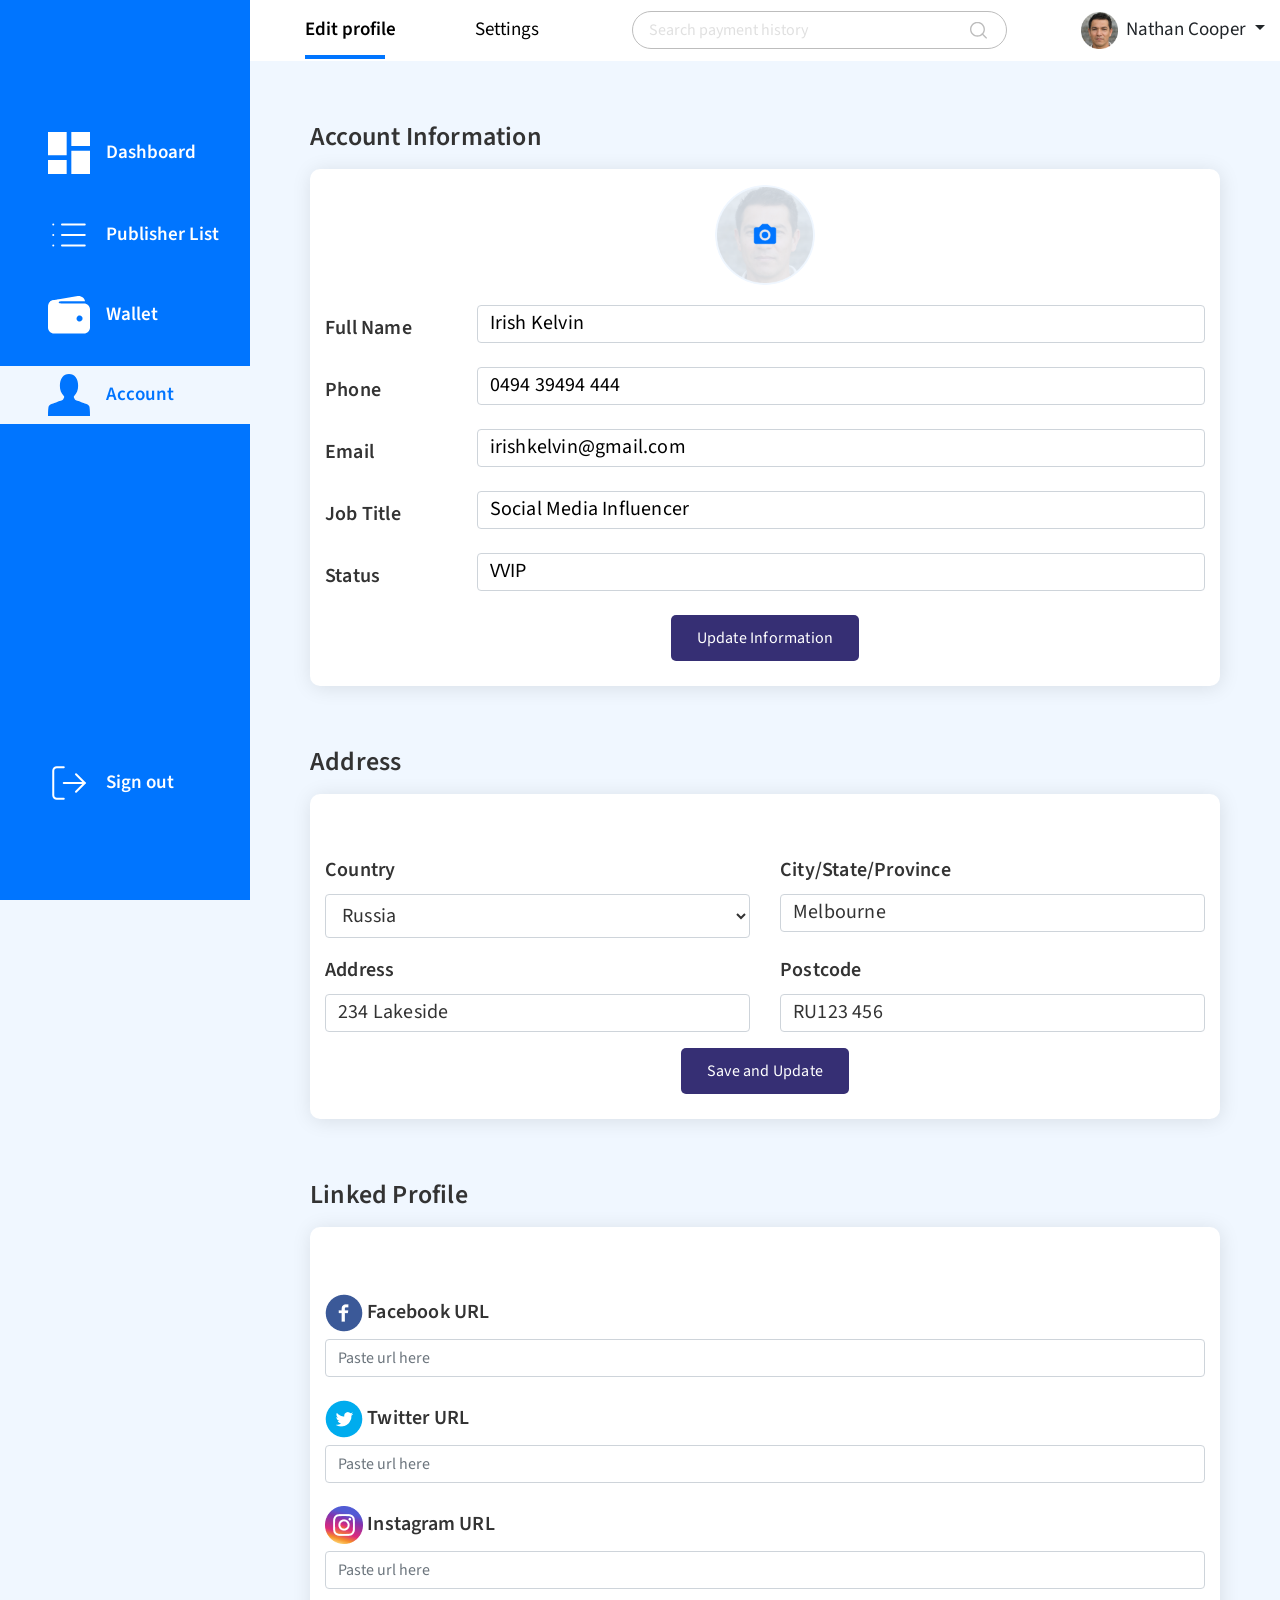
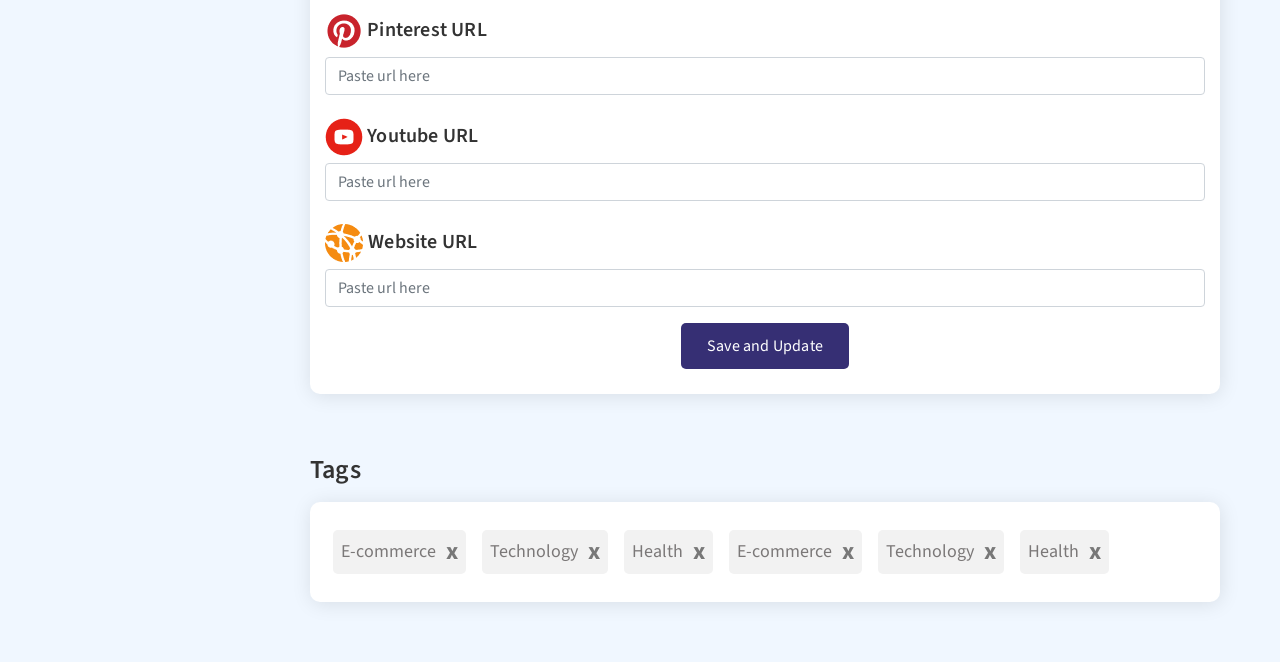
==== index.html @ 1b7d0cb4 "user advertiser page" ====
<!doctype html>
<html lang="en">

<head>
   <meta charset="utf-8">
   <meta name="viewport" content="width=device-width, initial-scale=1, shrink-to-fit=no">
   <link href="https://fonts.googleapis.com/css2?family=Source+Sans+Pro:wght@400;600&display=swap" rel="stylesheet">
   <link rel="stylesheet" href="./assets/css/bootstrap.css">
   <link rel="stylesheet" href="./assets/css/style.css">
   <link rel="stylesheet" href="./assets/css/main.css">
   <title>User Profile Advertiser</title>
</head>

<body>

   <aside class="sidebar position-fixed d-none d-lg-block h-100 position-relative">
      <ul class="sidebar__lists list-unstyled">
         <a class="my-4 sidebar__link sidebar__link-active" href="#">
            <li class="pl-2 pl-xl-5 py-2 my-3 d-flex align-items-center sidebar__list"><span class="sidebar__icon"><img
                     class="img-fluid pr-3" src="./assets/images/Dashboard Icon.svg" alt=""></span>Dashboard</li>
         </a>
         <a class="my-4 sidebar__link" href="#">
            <li class="pl-2 pl-xl-5 py-2 my-3 d-flex align-items-center sidebar__list"><span class="sidebar__icon"><img
                     class="img-fluid pr-3" src="./assets/images/publisher list.svg" alt=""></span>Publisher List</li>
         </a>
         <a class="my-4 sidebar__link" href="#">
            <li class="pl-2 pl-xl-5 py-2 my-3 d-flex align-items-center sidebar__list"><span class="sidebar__icon"><img
                     class="img-fluid pr-3" src="./assets/images/wallet.svg" alt=""></span>Wallet</li>
         </a>
         <a class="my-4 sidebar__link" href="#">
            <li class="pl-2 pl-xl-5 py-2 my-3 d-flex align-items-center sidebar__list  sidebar__list-active"><span
                  class="sidebar__icon"><img class="img-fluid pr-3" src="./assets/images/account.svg"
                     alt=""></span>Account</li>
         </a>
      </ul>
      <a class="sidebar__link" href="#">
         <li class="pl-2 pl-xl-5 py-2 my-3 d-flex align-items-center position-absolute sidebar__sign-out"><span
               class="sidebar__icon"><img class="img-fluid pr-3" src="./assets/images/log-out.svg" alt=""></span>Sign
            out</li>
      </a>
   </aside>
   <main class="main-content">
      <!-- Small screens -->
      <header class="d-lg-none">
         <nav class="navbar navbar-expand-lg navbar-light">
            <div class="container">
               <a class="navbar-brand pl-3 pl-sm-0" href="#"><img class="img-fluid" src="./assets/images/Webapp.svg"
                     alt=""></a>
               <button class="navbar-toggler" type="button" data-toggle="collapse" data-target="#navbarNav"
                  aria-controls="navbarNav" aria-expanded="false" aria-label="Toggle navigation">
                  <span class="navbar-toggler-icon"></span>
               </button>
            </div>
            <div class="collapse navbar-collapse" id="navbarNav">
               <div class="container">
                  <div class="row">
                     <ul class="navbar-nav ml-auto pl-3 pl-sm-0">
                        <li class="nav-item d-flex align-items-center">
                           <img class="mr-2" src="./assets/images/Dashboard icon mobile.svg"
                              alt="dashboard icon mobile">
                           <a class="nav-link" href="#">Dashboard</a>
                        </li>
                        <li class="nav-item d-flex align-items-center">
                           <img class="mr-2" src="./assets/images/publisher list mobile.svg"
                              alt="publisher list icon mobile">
                           <a class="nav-link" href="#">Publisher list</a>
                        </li>
                        <li class="nav-item d-flex align-items-center">
                           <img class="mr-2" src="./assets/images/wallet mobile.svg" alt="wallet icon mobile">
                           <a class="nav-link" href="#">Wallet</a>
                        </li>
                        <li class="nav-item d-flex align-items-center">
                           <img class="mr-2" src="./assets/images/account icon mobile.svg" alt="account icon mobile">
                           <a class="nav-link" href="#">Account</a>
                        </li>
                        <li class="nav-item d-flex align-items-center">
                           <img class="mr-2" src="./assets/images/sign-out mobile.svg" alt="sign out icon mobile">
                           <a class="nav-link" href="#">Sign Out</a>
                        </li>
                     </ul>
                  </div>
               </div>
            </div>
         </nav>
         <div class="container py-3 mobile-upload">
            <form class="header-form position-relative mx-auto">
               <input class="header-form__input form-control px-3 py-2" type="text"
                  placeholder="Search payment history">
               <div class="header-form__icon position-absolute">
                  <img src="./assets/images/search icon.svg" alt="">
               </div>
            </form>
            <div class="edit-profile d-flex justify-content-center align-items-center mt-5">
               <p style="margin-bottom: 0; font-size: 20px; font-weight: 600; color: #fff; letter-spacing: 0.1px;">Edit Profile</p>
               <button style="background: transparent; border: none; position: absolute; right: 15px;">
                  <img src="./assets/images/clarity_settings-line.svg" alt="">

               </button>
            </div>
            <div class="info-box-img text-center mb-4 d-sm-none">
               <!-- <img src="./assets/images/mobile-profile.png" alt="profile photo"> -->
               <input type="file" name="profile-pic" id="upload-img" style="height: 100px;">
            </div>
         </div>
      </header>
      <!-- Big screens -->
      <header class="header position-relative d-none d-lg-block">
         <div class="container">
            <div class="row align-items-center">
               <div class="col-md-4">
                  <ul class="list-unstyled pt-3 d-flex align-items-center justify-content-around">
                     <li class="header__link-list-active"><a class="header__link header__link-active" href="#">Edit
                           profile</a></li>
                     <!-- <li><a class="header__link" href="#">Settings</a></li> -->
                     <li><a class="header__link" href="#">Settings</a></li>
                  </ul>
               </div>
               <div class="col-md-5">
                  <form class="header-form position-relative ml-auto">
                     <input class="header-form__input form-control px-3 py-2" type="text"
                        placeholder="Search payment history">
                     <div class="header-form__icon position-absolute">
                        <img src="./assets/images/search icon.svg" alt="">
                     </div>
                  </form>
               </div>
               <div class="col-md-3">
                  <div class="d-flex justify-content-end align-items-center">
                     <img class="img-fluid profile-picture pr-2" src="./assets/images/profile picture.png" alt="">
                     <div class="dropdown show">
                        <a class="dropdown-toggle" role="button" id="dropdownMenuLink" data-toggle="dropdown"
                           aria-haspopup="true" aria-expanded="false">
                           Nathan Cooper
                        </a>
                        <div class="dropdown-menu" aria-labelledby="dropdownMenuLink">
                           <a class="dropdown-item" href="#">Edit Profile</a>
                           <a class="dropdown-item" href="#">Sign out</a>
                        </div>
                     </div>
                  </div>
               </div>
            </div>
         </div>
      </header>
      <section class="container">
         <!-- plug your content here -->
         <main class="main">
            <div class="container">


               <section class="info">
                  <div class="info-top">
                     <p class="info-top-heading">Account Information</p>


                  </div>

                  <form>
                     <div class="info-box container">

                        <div class="info-box-img text-center mb-4 d-none d-sm-block">
                           <!-- <img src="./assets/images/PROFILE PHOTO.png" alt="profile photo"> -->
                           <input type="file" name="profile-pic" id="upload-img">
                        </div>

                        <div class="info-box-text">
                           <div class="form-group row">
                              <label for="full-name" class="col-sm-2 col-form-label">Full Name</label>
                              <div class="col-sm-10">
                                 <input type="text" class="form-control" id="full-name" placeholder="Irish Kelvin">
                              </div>
                           </div>
                           <div class="form-group row">
                              <label for="phone" class="col-sm-2 col-form-label">Phone</label>
                              <div class="col-sm-10">
                                 <input type="text" class="form-control" id="phone" placeholder="0494 39494 444">
                              </div>
                           </div>
                           <div class="form-group row">
                              <label for="email" class="col-sm-2 col-form-label">Email</label>
                              <div class="col-sm-10">
                                 <input type="email" class="form-control" id="email"
                                    placeholder="irishkelvin@gmail.com">
                              </div>
                           </div>
                           <div class="form-group row">
                              <label for="job" class="col-sm-2 col-form-label">Job Title</label>
                              <div class="col-sm-10">
                                 <input type="text" class="form-control" id="job" placeholder="Social Media Influencer">
                              </div>
                           </div>
                           <div class="form-group row">
                              <label for="status" class="col-sm-2 col-form-label">Status</label>
                              <div class="col-sm-10">
                                 <input type="text" class="form-control" id="status" placeholder="VVIP">
                              </div>
                           </div>

                           <div class="form-group text-center">
                              <input type="submit" value="Update Information" class="btn  btn-update">
                           </div>

                        </div>
                     </div>
                  </form>
               </section>

               <section class="address">

                  <div class="address-top">
                     <p class="address-top-heading">Address</p>
                  </div>

                  <form>
                     <div class="address-box container">

                        <div class="address-box-text">

                           <div class="form-group row">
                              <div class="col-sm-6">
                                 <label for="country">Country</label>
                                 <select class="form-control address-select">
                                    <option value="Russia" class="address-option" selected>Russia</option>
                                 </select>
                              </div>
                              <div class="col-sm-6 mobile-padding">
                                 <label for="state">City/State/Province</label>
                                 <input type="text" class="form-control" placeholder="Melbourne">
                              </div>
                           </div>

                           <div class="form-group row">
                              <div class="col-sm-6">
                                 <label for="address">Address</label>
                                 <input type="text" class="form-control" placeholder="234 Lakeside">
                              </div>
                              <div class="col-sm-6 mobile-padding">
                                 <label for="postcode">Postcode</label>
                                 <input type="text" class="form-control" placeholder="RU123 456">
                              </div>
                           </div>

                           <div class="form-group text-center">
                              <input type="submit" value="Save and Update" class="btn  btn-update">
                           </div>


                        </div>
                     </div>
                  </form>

               </section>

               <!-- LINKED PROFILES -->

               <section class="profile">

                  <div class="profile-top">
                     <p class="profile-top-heading">Linked Profile</p>
                  </div>

                  <form>
                     <div class="profile-box container">

                        <div class="profile-box-text">

                           <div class="form-group ">
                              <label for="facebook" class="col-form-label"><img src="./assets/images/icons/fb.png" alt="icon"> <span>Facebook URL</span></label>
                              
                              <input type="text" class="form-control" id="facebook" placeholder="Paste url here">
                              
                           </div>

                           <div class="form-group ">
                              <label for="twitter" class="col-form-label"><img src="./assets/images/icons/tw.png" alt="icon"> <span>Twitter URL</span></label>
                              
                              <input type="text" class="form-control" id="twitter" placeholder="Paste url here">
                              
                           </div>

                           <div class="form-group ">
                              <label for="instagram" class="col-form-label"><img src="./assets/images/icons/ig.png" alt="icon"> <span>Instagram URL</span></label>
                              
                              <input type="text" class="form-control" id="instagram" placeholder="Paste url here">
                              
                           </div>

                           <div class="form-group ">
                              <label for="pinterest" class="col-form-label"><img src="./assets/images/icons/pi.png" alt="icon"> <span>Pinterest URL</span></label>
                              
                              <input type="text" class="form-control" id="pinterest" placeholder="Paste url here">
                              
                           </div>

                           <div class="form-group ">
                              <label for="youtube" class="col-form-label"><img src="./assets/images/icons/yt.png" alt="icon"> <span>Youtube URL</span></label>
                              
                              <input type="text" class="form-control" id="youtube" placeholder="Paste url here">
                              
                           </div>

                           <div class="form-group ">
                              <label for="website" class="col-form-label"><img src="./assets/images/icons/web.png" alt="icon"> <span>Website URL</span></label>
                              
                              <input type="text" class="form-control" id="website" placeholder="Paste url here">
                              
                           </div>

                           <div class="form-group text-center">
                              <input type="submit" value="Save and Update" class="btn  btn-update">
                           </div>
                        </div>
                     </div>
                  </form>

               </section>

               <!-- Tags section -->

               <section class="tags">

                  <div class="tags-top">
                     <p class="tags-top-heading">Tags</p>
                  </div>

                  <form>
                     <div class="tags-box container">
                        <div class="tags-box-items">
                           <div class="tags-box-item">
                              <p>E-commerce</p>
                              <button type="button" class="close">x</button>
                           </div>

                           <div class="tags-box-item">
                              <p>Technology</p>
                              <button type="button" class="close">x</button>
                           </div>

                           <div class="tags-box-item">
                              <p>Health</p>
                              <button type="button" class="close">x</button>
                           </div>

                           <div class="tags-box-item">
                              <p>E-commerce</p>
                              <button type="button" class="close">x</button>
                           </div>

                           <div class="tags-box-item">
                              <p>Technology</p>
                              <button type="button" class="close">x</button>
                           </div>

                           <div class="tags-box-item">
                              <p>Health</p>
                              <button type="button" class="close">x</button>
                           </div>
                        </div>
                        
                     </div>
                  </form>

               </section>
            </div>
         </main>
      </section>
   </main>



   <script src="./assets/js/jquery.js"></script>
   <script src="./assets/js/popper.js"></script>
   <script src="./assets/js/bootstrap.js"></script>
</body>

</html>
---- assets/css/style.css ----
/* RESETS */
* {
  margin: 0;
  padding: 0;
  -webkit-box-sizing: border-box;
          box-sizing: border-box;
}

html {
  scroll-behavior: smooth;
}

body {
  font-family: 'Source Sans Pro', sans-serif;
}

.main {
  padding: 0 30px;
}

.info {
  margin-top: 60px;
}

.info-top-heading {
  font-weight: 600;
  font-size: 26px;
  line-height: 32px;
  letter-spacing: 0.2px;
  color: #333333;
}

.info-box {
  background-color: #fff;
  -webkit-box-shadow: 1px 2px 20px rgba(0, 0, 0, 0.1);
          box-shadow: 1px 2px 20px rgba(0, 0, 0, 0.1);
  border-radius: 10px;
}

.info-box-img {
  position: relative;
  padding-bottom: 20px;
  margin-bottom: 0 !important;
}

.info-box-img img {
  position: absolute;
  top: 50%;
  left: 50%;
  -webkit-transform: translate(-50%, -50%);
          transform: translate(-50%, -50%);
}

.info-box-img #upload-img {
  opacity: 1;
  height: 100px;
  width: 100px;
  cursor: pointer;
  border-radius: 50%;
  background-image: url("/assets/images/PROFILE PHOTO.png");
  background-size: contain;
  font-size: 0;
}

.info-box-text label {
  font-family: 'Source Sans Pro', sans-serif;
  font-style: normal;
  font-weight: 600;
  font-size: 20px;
  line-height: 32px;
  letter-spacing: 0.2px;
  color: #333333;
}

.info ::-webkit-input-placeholder {
  font-family: 'Source Sans Pro', sans-serif;
  font-style: normal;
  font-weight: normal;
  font-size: 20px;
  line-height: 32px;
  letter-spacing: 0.2px;
  color: #000000 !important;
}

.info :-ms-input-placeholder {
  font-family: 'Source Sans Pro', sans-serif;
  font-style: normal;
  font-weight: normal;
  font-size: 20px;
  line-height: 32px;
  letter-spacing: 0.2px;
  color: #000000 !important;
}

.info ::-ms-input-placeholder {
  font-family: 'Source Sans Pro', sans-serif;
  font-style: normal;
  font-weight: normal;
  font-size: 20px;
  line-height: 32px;
  letter-spacing: 0.2px;
  color: #000000 !important;
}

.info ::placeholder {
  font-family: 'Source Sans Pro', sans-serif;
  font-style: normal;
  font-weight: normal;
  font-size: 20px;
  line-height: 32px;
  letter-spacing: 0.2px;
  color: #000000 !important;
}

.btn-update {
  background-color: #362F74;
  border-radius: 5px;
  font-family: 'Source Sans Pro', sans-serif;
  font-style: normal;
  font-weight: normal;
  font-size: 16px;
  line-height: 32px;
  letter-spacing: 0.2px;
  color: #FFFFFF;
  margin-bottom: 25px;
  padding: 6px 25px;
}

.btn-update:hover {
  background-color: #0052B3;
  color: #fff;
}

.address {
  margin-top: 60px;
}

.address-top-heading {
  font-weight: 600;
  font-size: 26px;
  line-height: 32px;
  letter-spacing: 0.2px;
  color: #333333;
}

.address-box {
  background-color: #fff;
  -webkit-box-shadow: 1px 2px 20px rgba(0, 0, 0, 0.1);
          box-shadow: 1px 2px 20px rgba(0, 0, 0, 0.1);
  border-radius: 10px;
  padding-top: 60px;
}

.address-box-text label {
  font-family: 'Source Sans Pro', sans-serif;
  font-style: normal;
  font-weight: 600;
  font-size: 20px;
  line-height: 32px;
  letter-spacing: 0.2px;
  color: #333333;
}

.address ::-webkit-input-placeholder, .address-option, .address-select {
  font-family: 'Source Sans Pro', sans-serif;
  font-style: normal;
  font-weight: normal;
  font-size: 20px;
  line-height: 32px;
  letter-spacing: 0.2px;
  color: #333333 !important;
}

.address :-ms-input-placeholder, .address-option, .address-select {
  font-family: 'Source Sans Pro', sans-serif;
  font-style: normal;
  font-weight: normal;
  font-size: 20px;
  line-height: 32px;
  letter-spacing: 0.2px;
  color: #333333 !important;
}

.address ::-ms-input-placeholder, .address-option, .address-select {
  font-family: 'Source Sans Pro', sans-serif;
  font-style: normal;
  font-weight: normal;
  font-size: 20px;
  line-height: 32px;
  letter-spacing: 0.2px;
  color: #333333 !important;
}

.address ::placeholder, .address-option, .address-select {
  font-family: 'Source Sans Pro', sans-serif;
  font-style: normal;
  font-weight: normal;
  font-size: 20px;
  line-height: 32px;
  letter-spacing: 0.2px;
  color: #333333 !important;
}

.profile {
  margin-top: 60px;
}

.profile-top-heading {
  font-weight: 600;
  font-size: 26px;
  line-height: 32px;
  letter-spacing: 0.2px;
  color: #333333;
}

.profile-box {
  background-color: #fff;
  -webkit-box-shadow: 1px 2px 20px rgba(0, 0, 0, 0.1);
          box-shadow: 1px 2px 20px rgba(0, 0, 0, 0.1);
  border-radius: 10px;
  padding-top: 60px;
}

.profile-box-text label {
  font-family: 'Source Sans Pro', sans-serif;
  font-style: normal;
  font-weight: 600;
  font-size: 20px;
  line-height: 32px;
  letter-spacing: 0.2px;
  color: #333333;
}

.tags {
  margin-top: 60px;
  margin-bottom: 60px;
}

.tags-top-heading {
  font-weight: 600;
  font-size: 26px;
  line-height: 32px;
  letter-spacing: 0.2px;
  color: #333333;
}

.tags-box {
  background-color: #fff;
  -webkit-box-shadow: 1px 2px 20px rgba(0, 0, 0, 0.1);
          box-shadow: 1px 2px 20px rgba(0, 0, 0, 0.1);
  border-radius: 10px;
  padding-top: 20px;
  padding-bottom: 20px;
}

.tags-box-items {
  display: -webkit-box;
  display: -ms-flexbox;
  display: flex;
  -ms-flex-wrap: wrap;
      flex-wrap: wrap;
}

.tags-box-item {
  font-size: 18px;
  line-height: 23px;
  color: #7B7878;
  background-color: #F2F2F2;
  border-radius: 5px;
  margin: 8px;
  display: -webkit-box;
  display: -ms-flexbox;
  display: flex;
  -webkit-box-pack: center;
      -ms-flex-pack: center;
          justify-content: center;
  -webkit-box-align: center;
      -ms-flex-align: center;
          align-items: center;
  -ms-flex-line-pack: center;
      align-content: center;
  padding: 10px 8px;
}

.tags-box-item p {
  margin-bottom: 0;
  margin-right: 10px;
}

@media only screen and (max-width: 576px) {
  .mobile-padding {
    padding-top: 8px;
  }
  .info-top-heading,
  .address-top-heading,
  .profile-top-heading,
  .tags-top-heading {
    font-size: 18px;
  }
  .info-box-text label,
  .address-box-text label,
  .profile-box-text label,
  ::-webkit-input-placeholder {
    font-size: 16px !important;
  }
  .info-box-text label,
  .address-box-text label,
  .profile-box-text label,
  :-ms-input-placeholder {
    font-size: 16px !important;
  }
  .info-box-text label,
  .address-box-text label,
  .profile-box-text label,
  ::-ms-input-placeholder {
    font-size: 16px !important;
  }
  .info-box-text label,
  .address-box-text label,
  .profile-box-text label,
  ::placeholder {
    font-size: 16px !important;
  }
  .mobile-upload {
    background-color: #362F74;
    border-radius: 0px 0px 10px 10px;
  }
  .header-form__input {
    background-color: #362F74;
  }
  .info-box, .address-box, .profile-box {
    padding-top: 20px;
  }
}
/*# sourceMappingURL=style.css.map */
---- assets/css/main.css ----
body {
  background-color: #f0f7ff;
}

.navbar-light .navbar-toggler {
  border-color: transparent;
}

.header__link {
  color: #000;
}
.navbar-light .navbar-toggler-icon {
  background-image: url('../images/menu.svg');
}
.navbar-collapse {
  background-color: #0075ff;
  margin-right: 0;
  margin-left: 0;
}

.dropdown-menu.show {
  transform: translate3d(-47px, 23px, 0px);
}

.navbar {
  padding: 0;
}

.navbar-light .navbar-nav .nav-link {
  color: #fff;
}

.header__link-active {
  font-weight: 600;
}

.header__link-list-active::after {
  content: "";
  display: block;
  width: 80px;
  bottom: 2px;
  position: absolute;
  border-bottom: 4px solid #0075ff;
}

.main-content .header {
  background-color: #fff;
}

.header-form {
  max-width: 375px;
}

body {
  font-family: "Source Sans Pro", sans-serif;
}

.header-form__input {
  width: 100%;
  border: 1.5px solid #bdbdbd;
  border-radius: 59px;
}

.header-form__input::placeholder {
  color: #e0e0e0;
}

.header-form__icon {
  top: 50%;
  transform: translateY(-50%);
  right: 20px;
}

.profile-picture {
  max-width: 20%;
}

@media (min-width: 992px) {
  .sidebar {
    width: 200px;
    background-color: #0075ff;
    font-weight: 600;
  }

  .main-content {
    margin-left: 200px;
  }

  .sidebar,
  .main-content {
    font-size: 17px;
  }

  .sidebar__lists {
    padding-top: 100px;
  }

  .sidebar__link {
    display: block;
    color: #fff;
  }

  .sidebar__list {
    color: #fff;
  }

  /*Active state*/
  .sidebar__link-active {
    color: #0075ff;
  }

  .sidebar__list-active {
    background-color: #f0f7ff;
    color: #0075ff;
  }

  .sidebar__sign-out {
    color: #fff;
    bottom: 8%;
  }
}


@media (min-width: 1200px) {
  .sidebar,
  .main-content {
    font-size: 19px;
  }

  .sidebar {
    width: 250px;
  }

  .main-content {
    margin-left: 250px;
}
}
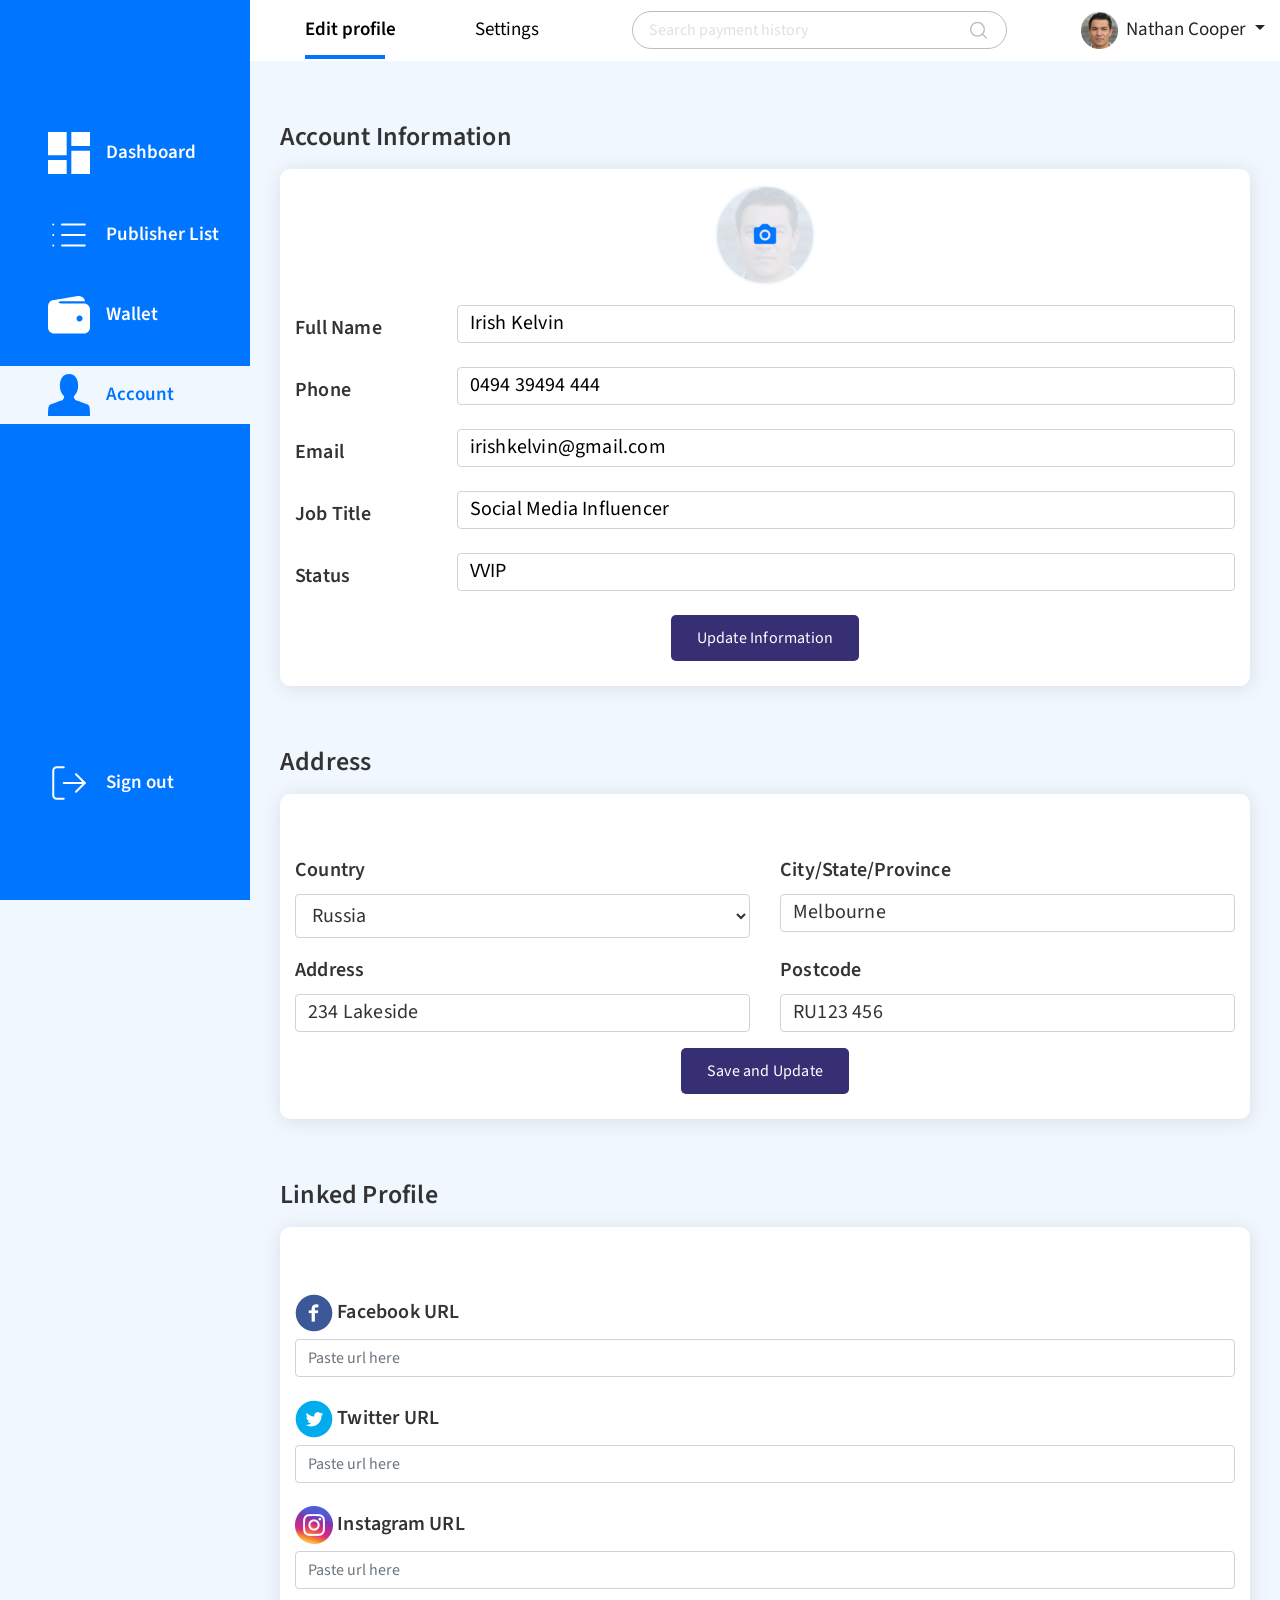
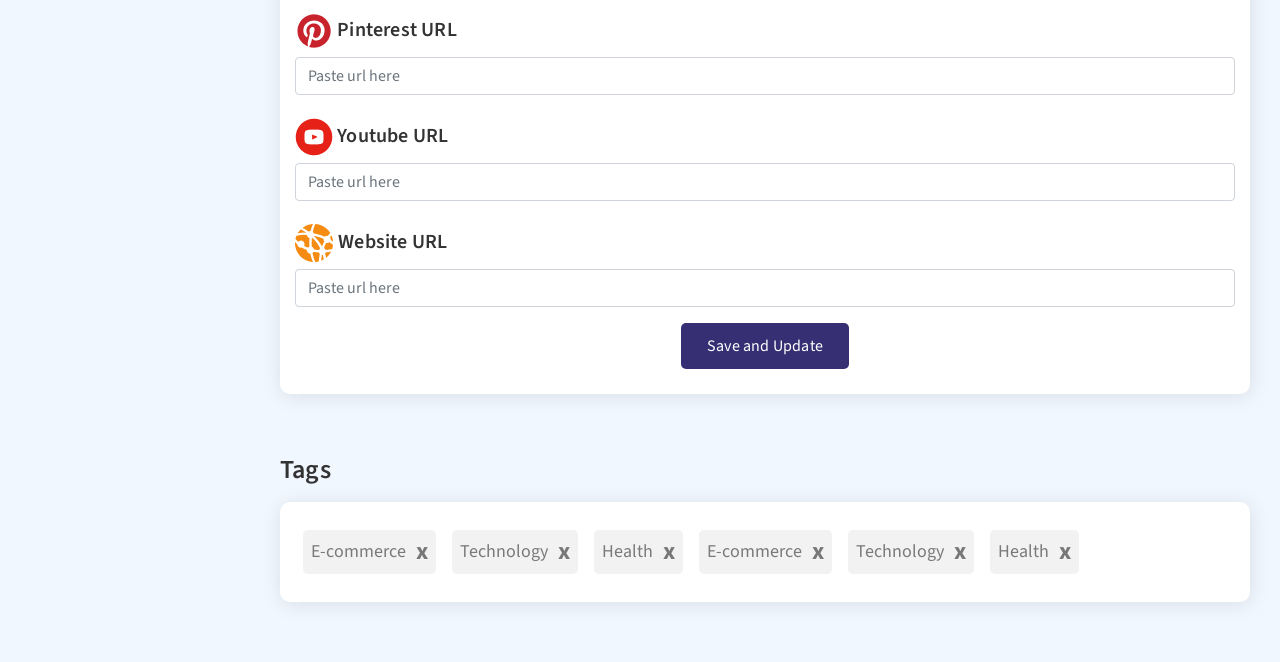
==== commit 63f37230: "change logo to getviral" ====
--- a/index.html
+++ b/index.html
@@ -44,7 +44,7 @@
       <header class="d-lg-none">
          <nav class="navbar navbar-expand-lg navbar-light">
             <div class="container">
-               <a class="navbar-brand pl-3 pl-sm-0" href="#"><img class="img-fluid" src="./assets/images/Webapp.svg"
+               <a class="navbar-brand pl-3 pl-sm-0" href="#"><img class="img-fluid" src="./assets/images/GetViral.svg"
                      alt=""></a>
                <button class="navbar-toggler" type="button" data-toggle="collapse" data-target="#navbarNav"
                   aria-controls="navbarNav" aria-expanded="false" aria-label="Toggle navigation">
--- a/assets/css/style.css
+++ b/assets/css/style.css
@@ -12,10 +12,6 @@
 
 body {
   font-family: 'Source Sans Pro', sans-serif;
-}
-
-.main {
-  padding: 0 30px;
 }
 
 .info {
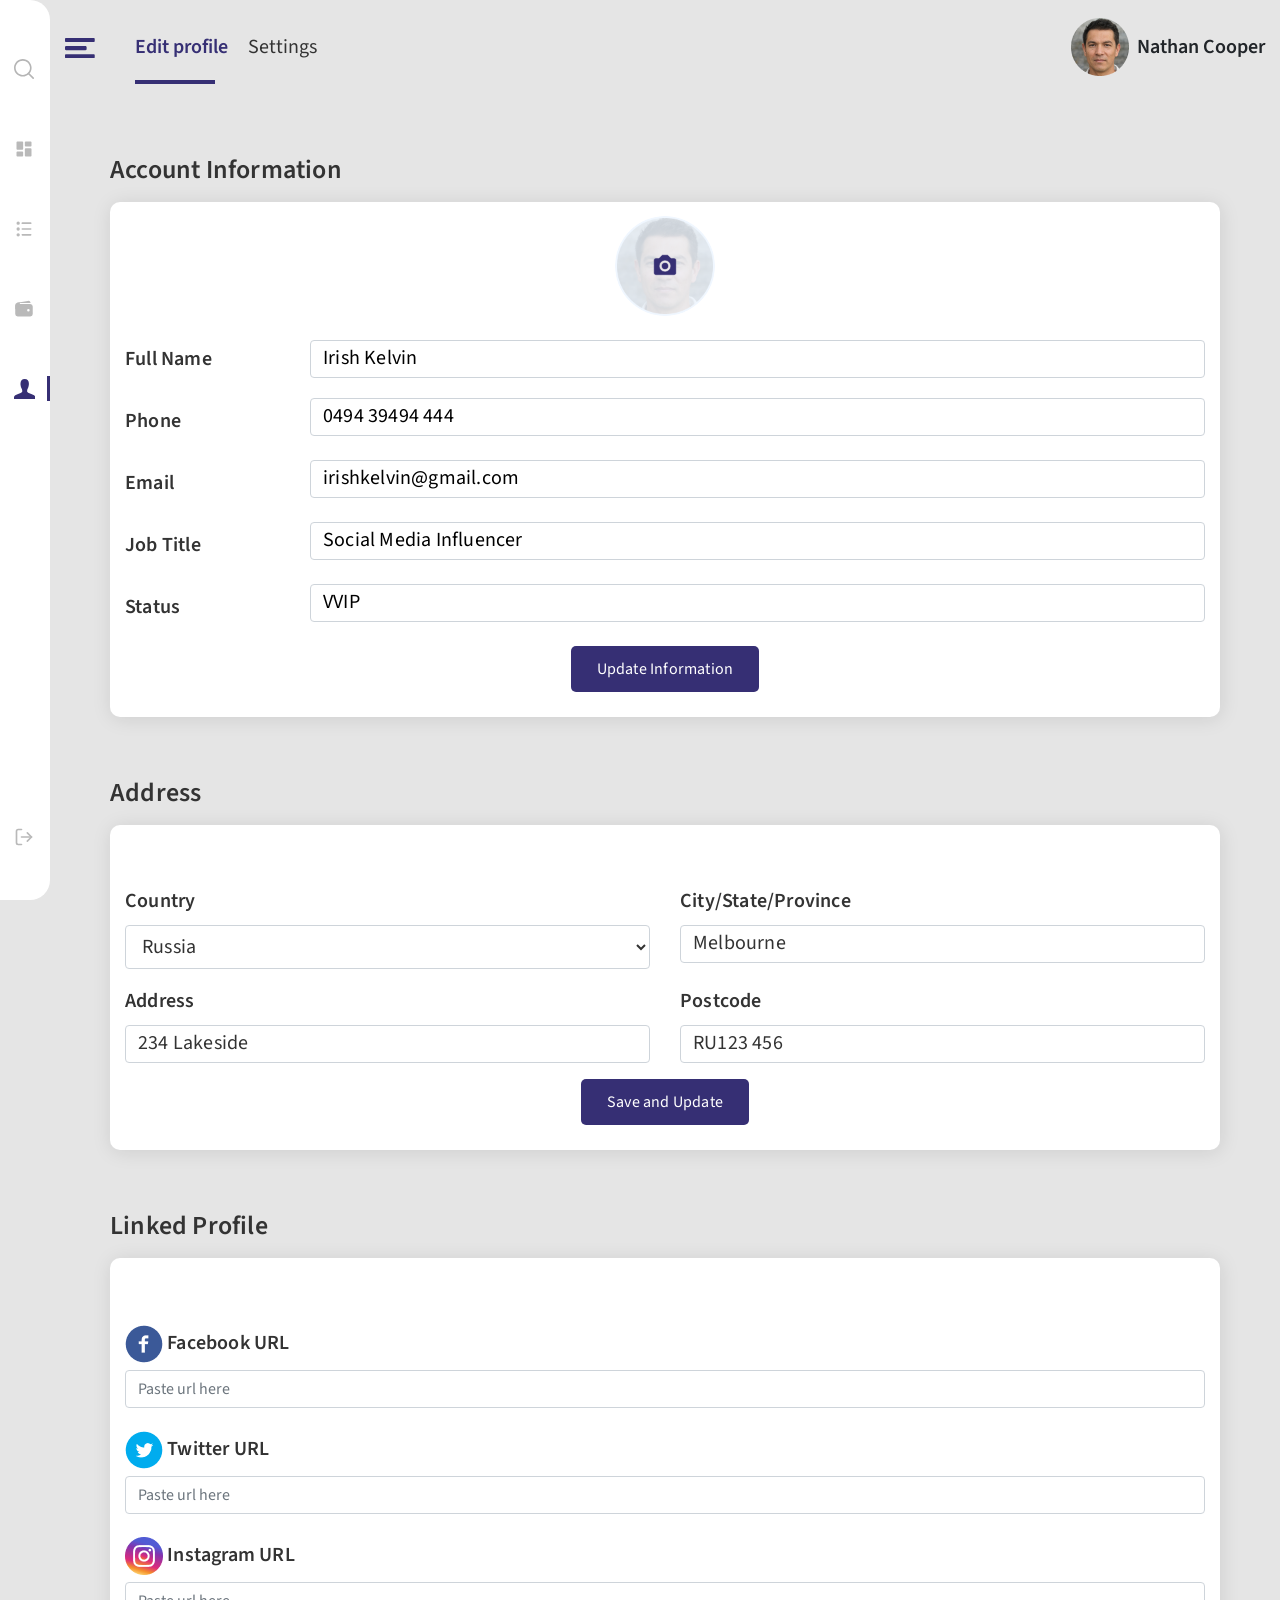
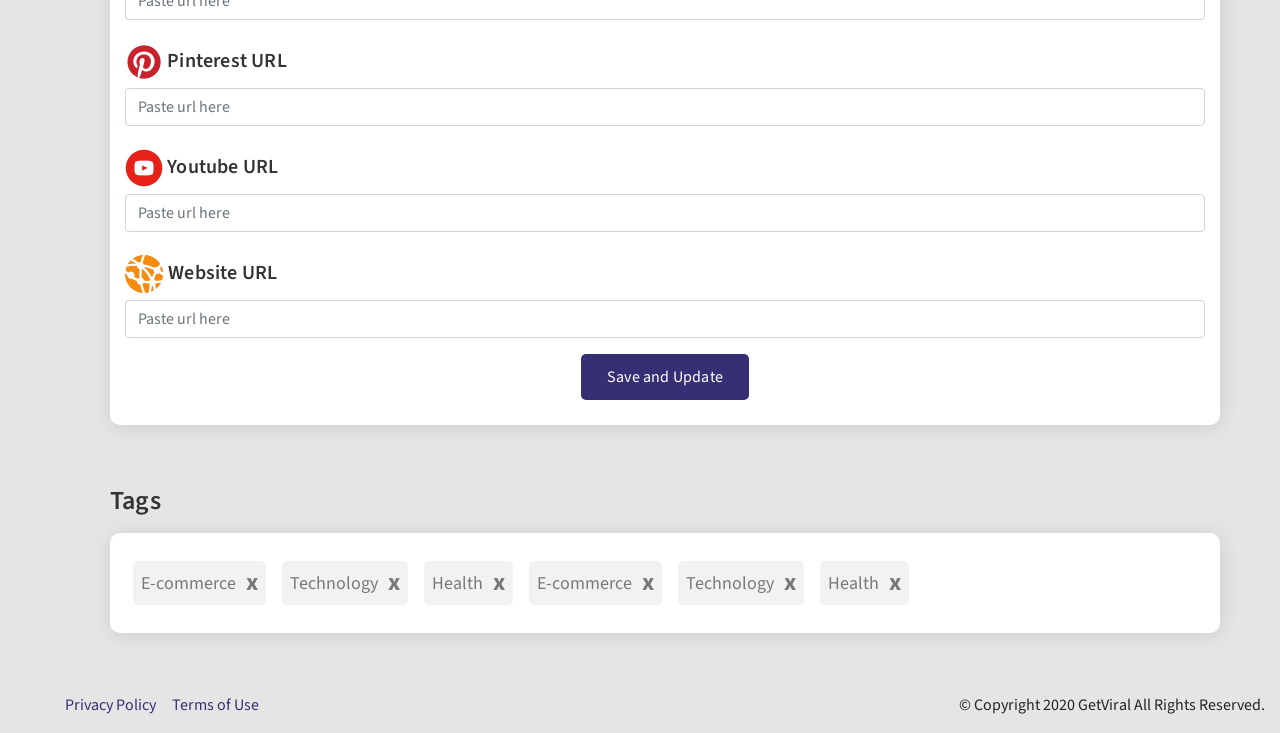
==== commit b3dcbb4f: "add new nav and side and edit to fit figma" ====
--- a/index.html
+++ b/index.html
@@ -1,376 +1,388 @@
 <!doctype html>
 <html lang="en">
-
-<head>
-   <meta charset="utf-8">
-   <meta name="viewport" content="width=device-width, initial-scale=1, shrink-to-fit=no">
-   <link href="https://fonts.googleapis.com/css2?family=Source+Sans+Pro:wght@400;600&display=swap" rel="stylesheet">
-   <link rel="stylesheet" href="./assets/css/bootstrap.css">
-   <link rel="stylesheet" href="./assets/css/style.css">
-   <link rel="stylesheet" href="./assets/css/main.css">
-   <title>User Profile Advertiser</title>
-</head>
-
-<body>
-
-   <aside class="sidebar position-fixed d-none d-lg-block h-100 position-relative">
-      <ul class="sidebar__lists list-unstyled">
-         <a class="my-4 sidebar__link sidebar__link-active" href="#">
-            <li class="pl-2 pl-xl-5 py-2 my-3 d-flex align-items-center sidebar__list"><span class="sidebar__icon"><img
-                     class="img-fluid pr-3" src="./assets/images/Dashboard Icon.svg" alt=""></span>Dashboard</li>
-         </a>
-         <a class="my-4 sidebar__link" href="#">
-            <li class="pl-2 pl-xl-5 py-2 my-3 d-flex align-items-center sidebar__list"><span class="sidebar__icon"><img
-                     class="img-fluid pr-3" src="./assets/images/publisher list.svg" alt=""></span>Publisher List</li>
-         </a>
-         <a class="my-4 sidebar__link" href="#">
-            <li class="pl-2 pl-xl-5 py-2 my-3 d-flex align-items-center sidebar__list"><span class="sidebar__icon"><img
-                     class="img-fluid pr-3" src="./assets/images/wallet.svg" alt=""></span>Wallet</li>
-         </a>
-         <a class="my-4 sidebar__link" href="#">
-            <li class="pl-2 pl-xl-5 py-2 my-3 d-flex align-items-center sidebar__list  sidebar__list-active"><span
-                  class="sidebar__icon"><img class="img-fluid pr-3" src="./assets/images/account.svg"
-                     alt=""></span>Account</li>
-         </a>
-      </ul>
-      <a class="sidebar__link" href="#">
-         <li class="pl-2 pl-xl-5 py-2 my-3 d-flex align-items-center position-absolute sidebar__sign-out"><span
-               class="sidebar__icon"><img class="img-fluid pr-3" src="./assets/images/log-out.svg" alt=""></span>Sign
-            out</li>
-      </a>
-   </aside>
-   <main class="main-content">
+   <head>
+      <meta charset="utf-8">
+      <meta name="viewport" content="width=device-width, initial-scale=1, shrink-to-fit=no">
+      <link href="https://fonts.googleapis.com/css2?family=Source+Sans+Pro:wght@400;600&display=swap" rel="stylesheet">
+      <link rel="stylesheet" href="./assets/css/bootstrap.css">
+      <link rel="stylesheet" href="./assets/css/main.css">
+      <link rel="stylesheet" href="./assets/css/style.css">
+      <link id="link-id" rel="stylesheet" href="./assets/css/main.css">
+      <title>User Edit Profile Publisher </title>
+   </head>
+   <body class="collapse-sidebar">
+   
+      <aside class="sidebar position-fixed h-100 position-relative d-none d-md-block">
+         <a class="navbar-brand" href="#"><img class="img-fluid aside-logo logo mt-xl" src="./assets/images/GetViral.svg" alt=""></a>
+         <ul class="sidebar__lists list-unstyled">
+               <li class="py-2 py-xl-3 my-3 d-flex align-items-center"><span class="sidebar__icon pr-3"><svg class="dashboard-icon" viewBox="0 0 20 20" fill="none" xmlns="http://www.w3.org/2000/svg">
+                  <path d="M8.80758 0C3.95121 0 0 3.95121 0 8.80758C0 13.6642 3.95121 17.6152 8.80758 17.6152C13.6642 17.6152 17.6152 13.6642 17.6152 8.80758C17.6152 3.95121 13.6642 0 8.80758 0ZM8.80758 15.9892C4.84769 15.9892 1.62602 12.7675 1.62602 8.80762C1.62602 4.84773 4.84769 1.62602 8.80758 1.62602C12.7675 1.62602 15.9891 4.84769 15.9891 8.80758C15.9891 12.7675 12.7675 15.9892 8.80758 15.9892Z" fill="#B5B5B5"/>
+                  <path d="M19.762 18.6122L15.1007 13.9509C14.7831 13.6333 14.2687 13.6333 13.9511 13.9509C13.6335 14.2683 13.6335 14.7832 13.9511 15.1005L18.6124 19.7618C18.7711 19.9206 18.979 20 19.1872 20C19.395 20 19.6031 19.9206 19.762 19.7618C20.0796 19.4444 20.0796 18.9295 19.762 18.6122Z" fill="#B5B5B5"/>
+                  </span><input class="sidebar__input side-bar__name mb-0" placeholder="Search" ></li>
+               <li class="my-4 py-2 py-xl-3 my-3 d-flex align-items-center"><span class="sidebar__icon "><svg class="dashboard-icon " xmlns="http://www.w3.org/2000/svg" aria-hidden="true" focusable="false" preserveAspectRatio="xMidYMid meet" viewBox="0 0 24 24"><path d="M4 13h6c.55 0 1-.45 1-1V4c0-.55-.45-1-1-1H4c-.55 0-1 .45-1 1v8c0 .55.45 1 1 1zm0 8h6c.55 0 1-.45 1-1v-4c0-.55-.45-1-1-1H4c-.55 0-1 .45-1 1v4c0 .55.45 1 1 1zm10 0h6c.55 0 1-.45 1-1v-8c0-.55-.45-1-1-1h-6c-.55 0-1 .45-1 1v8c0 .55.45 1 1 1zM13 4v4c0 .55.45 1 1 1h6c.55 0 1-.45 1-1V4c0-.55-.45-1-1-1h-6c-.55 0-1 .45-1 1z"/></svg></span><a href="#" class="pl-3 side-bar__name sidebar__link sidebar__link-active  mb-0">Dashboard</a></li>
+               <li class="my-4 py-2 py-xl-3 my-3 d-flex align-items-center">
+                  <span class="sidebar__icon"><svg xmlns="http://www.w3.org/2000/svg" class="dashboard-icon" aria-hidden="true" focusable="false" preserveAspectRatio="xMidYMid meet" viewBox="0 0 24 24"><path d="M10 4h10a1 1 0 0 1 0 2H10a1 1 0 1 1 0-2zm0 7h10a1 1 0 0 1 0 2H10a1 1 0 0 1 0-2zm0 7h10a1 1 0 0 1 0 2H10a1 1 0 0 1 0-2zM5 7a2 2 0 1 1 0-4a2 2 0 0 1 0 4zm0 7a2 2 0 1 1 0-4a2 2 0 0 1 0 4zm0 7a2 2 0 1 1 0-4a2 2 0 0 1 0 4z"/></svg></span><a href="#" class="sidebar__link pl-3 side-bar__name mb-0">Publisher List</a></li>
+               <li class="my-4 py-2 py-xl-3 my-3 d-flex align-items-center"><span class="sidebar__icon"><svg xmlns="http://www.w3.org/2000/svg" class="dashboard-icon" aria-hidden="true" focusable="false" preserveAspectRatio="xMidYMid meet" viewBox="0 0 512 512"><path d="M95.5 104h320a87.73 87.73 0 0 1 11.18.71a66 66 0 0 0-77.51-55.56L86 94.08h-.3a66 66 0 0 0-41.07 26.13A87.57 87.57 0 0 1 95.5 104z"/><path d="M415.5 128h-320a64.07 64.07 0 0 0-64 64v192a64.07 64.07 0 0 0 64 64h320a64.07 64.07 0 0 0 64-64V192a64.07 64.07 0 0 0-64-64zM368 320a32 32 0 1 1 32-32a32 32 0 0 1-32 32z"/><path d="M32 259.5V160c0-21.67 12-58 53.65-65.87C121 87.5 156 87.5 156 87.5s23 16 4 16s-18.5 24.5 0 24.5s0 23.5 0 23.5L85.5 236z"/></svg></span><a href="#" class="sidebar__link pl-3 side-bar__name mb-0">Wallet</a></li>
+               <li class="my-4 py-2 py-xl-3 my-3 d-flex align-items-center"><span class="sidebar__icon sidebar__icon-active"><svg xmlns="http://www.w3.org/2000/svg" class="dashboard-icon icon-active" aria-hidden="true" focusable="false" viewBox="0 0 1070 1000"><path d="M1070 938q0 21-2 63H1q0-10-.5-31T0 938q0-30 1-37q12-49 64-84.5t111.5-53t125.5-47t97-65.5q17-22 17-38q0-22-11-73q-4-21-10.5-36.5t-16-33T363 439q-15-35-33-132q-6-38-6-75q0-105 53.5-168T535 1t157.5 63T746 232q0 31-7 75q-14 89-32 132q-6 14-15.5 31.5t-16 33T665 540q-11 51-11 73q0 18 17 38q31 36 97 65.5t125 47t111 53t64 84.5q2 8 2 37z"/></svg></span><a href="#" class="sidebar__link pl-3 side-bar__name mb-0 nav-link-active">Account</a></li>
+         </ul>
+            <li class="sidebar__link--sign-out position-absolute mx-auto py-2 py-xl-3 my-3 d-flex align-items-center sidebar__sign-out"><span class="sidebar__icon"><svg xmlns="http://www.w3.org/2000/svg" class="dashboard-icon sign-icon" aria-hidden="true" focusable="false" preserveAspectRatio="xMidYMid meet" viewBox="0 0 24 24"><g fill="none" stroke-width="2" stroke-linecap="round" stroke-linejoin="round"><path d="M9 21H5a2 2 0 0 1-2-2V5a2 2 0 0 1 2-2h4"/><path d="M16 17l5-5l-5-5"/><path d="M21 12H9"/></g></svg></span><a href="#" class="sidebar__link pl-3 side-bar__name side-bar__sign-out mb-0">Sign out</a></li>
+      </aside>
       <!-- Small screens -->
-      <header class="d-lg-none">
-         <nav class="navbar navbar-expand-lg navbar-light">
-            <div class="container">
-               <a class="navbar-brand pl-3 pl-sm-0" href="#"><img class="img-fluid" src="./assets/images/GetViral.svg"
-                     alt=""></a>
-               <button class="navbar-toggler" type="button" data-toggle="collapse" data-target="#navbarNav"
-                  aria-controls="navbarNav" aria-expanded="false" aria-label="Toggle navigation">
+      <header class="d-md-none header sticky-top">
+         <nav class="navbar navbar-expand-md navbar-light navbar-bg-custom">
+            <div class="container-fluid">
+               <a class="navbar-brand" href="#"><img class="img-fluid logo" src="./assets/images/GetViral.svg" alt=""></a>
+               <button class="navbar-toggler px-0" type="button" data-toggle="collapse" data-target="#navbarNav" aria-controls="navbarNav" aria-expanded="false" aria-label="Toggle navigation">
                   <span class="navbar-toggler-icon"></span>
                </button>
             </div>
             <div class="collapse navbar-collapse" id="navbarNav">
-               <div class="container">
+               <div class="container-fluid">
                   <div class="row">
-                     <ul class="navbar-nav ml-auto pl-3 pl-sm-0">
-                        <li class="nav-item d-flex align-items-center">
-                           <img class="mr-2" src="./assets/images/Dashboard icon mobile.svg"
-                              alt="dashboard icon mobile">
-                           <a class="nav-link" href="#">Dashboard</a>
-                        </li>
-                        <li class="nav-item d-flex align-items-center">
-                           <img class="mr-2" src="./assets/images/publisher list mobile.svg"
-                              alt="publisher list icon mobile">
-                           <a class="nav-link" href="#">Publisher list</a>
-                        </li>
-                        <li class="nav-item d-flex align-items-center">
-                           <img class="mr-2" src="./assets/images/wallet mobile.svg" alt="wallet icon mobile">
-                           <a class="nav-link" href="#">Wallet</a>
-                        </li>
-                        <li class="nav-item d-flex align-items-center">
-                           <img class="mr-2" src="./assets/images/account icon mobile.svg" alt="account icon mobile">
-                           <a class="nav-link" href="#">Account</a>
-                        </li>
-                        <li class="nav-item d-flex align-items-center">
-                           <img class="mr-2" src="./assets/images/sign-out mobile.svg" alt="sign out icon mobile">
-                           <a class="nav-link" href="#">Sign Out</a>
+                     <ul class="navbar-nav ml-auto">
+                        <li class="nav-item py-1 d-flex align-items-center">
+                           <!--FIXME: USE 'icon-active' ON SVG ICON TO MAKE IT ACTIVE-->
+                           <!--FIXME: USE 'nav-link-active' ON link (a) tag TO MAKE IT ACTIVE-->
+                           <svg class="pr-3 dashboard-icon " xmlns="http://www.w3.org/2000/svg" aria-hidden="true" focusable="false" preserveAspectRatio="xMidYMid meet" viewBox="0 0 24 24"><path d="M4 13h6c.55 0 1-.45 1-1V4c0-.55-.45-1-1-1H4c-.55 0-1 .45-1 1v8c0 .55.45 1 1 1zm0 8h6c.55 0 1-.45 1-1v-4c0-.55-.45-1-1-1H4c-.55 0-1 .45-1 1v4c0 .55.45 1 1 1zm10 0h6c.55 0 1-.45 1-1v-8c0-.55-.45-1-1-1h-6c-.55 0-1 .45-1 1v8c0 .55.45 1 1 1zM13 4v4c0 .55.45 1 1 1h6c.55 0 1-.45 1-1V4c0-.55-.45-1-1-1h-6c-.55 0-1 .45-1 1z"/></svg>
+                        <a class="nav-link " href="#">Dashboard</a>
+                        </li>
+                        <li class="nav-item py-1 d-flex align-items-center">
+                           <svg xmlns="http://www.w3.org/2000/svg" class="pr-3 dashboard-icon" aria-hidden="true" focusable="false" preserveAspectRatio="xMidYMid meet" viewBox="0 0 24 24"><path d="M10 4h10a1 1 0 0 1 0 2H10a1 1 0 1 1 0-2zm0 7h10a1 1 0 0 1 0 2H10a1 1 0 0 1 0-2zm0 7h10a1 1 0 0 1 0 2H10a1 1 0 0 1 0-2zM5 7a2 2 0 1 1 0-4a2 2 0 0 1 0 4zm0 7a2 2 0 1 1 0-4a2 2 0 0 1 0 4zm0 7a2 2 0 1 1 0-4a2 2 0 0 1 0 4z"/></svg>
+                        <a class="nav-link" href="#">Publisher list</a>
+                        </li>
+                        <li class="nav-item py-1 d-flex align-items-center">
+                           <svg xmlns="http://www.w3.org/2000/svg" class="pr-3 dashboard-icon" aria-hidden="true" focusable="false" preserveAspectRatio="xMidYMid meet" viewBox="0 0 512 512"><path d="M95.5 104h320a87.73 87.73 0 0 1 11.18.71a66 66 0 0 0-77.51-55.56L86 94.08h-.3a66 66 0 0 0-41.07 26.13A87.57 87.57 0 0 1 95.5 104z"/><path d="M415.5 128h-320a64.07 64.07 0 0 0-64 64v192a64.07 64.07 0 0 0 64 64h320a64.07 64.07 0 0 0 64-64V192a64.07 64.07 0 0 0-64-64zM368 320a32 32 0 1 1 32-32a32 32 0 0 1-32 32z"/><path d="M32 259.5V160c0-21.67 12-58 53.65-65.87C121 87.5 156 87.5 156 87.5s23 16 4 16s-18.5 24.5 0 24.5s0 23.5 0 23.5L85.5 236z"/></svg>
+                        <a class="nav-link" href="#">Wallet</a>
+                        </li>
+                        <li class="nav-item py-1 d-flex align-items-center">
+                           <svg xmlns="http://www.w3.org/2000/svg" class="pr-3 dashboard-icon icon-active" aria-hidden="true" focusable="false" viewBox="0 0 1070 1000"><path d="M1070 938q0 21-2 63H1q0-10-.5-31T0 938q0-30 1-37q12-49 64-84.5t111.5-53t125.5-47t97-65.5q17-22 17-38q0-22-11-73q-4-21-10.5-36.5t-16-33T363 439q-15-35-33-132q-6-38-6-75q0-105 53.5-168T535 1t157.5 63T746 232q0 31-7 75q-14 89-32 132q-6 14-15.5 31.5t-16 33T665 540q-11 51-11 73q0 18 17 38q31 36 97 65.5t125 47t111 53t64 84.5q2 8 2 37z"/></svg>
+                        <a class="nav-link nav-link-active" href="#">Account</a>
+                        </li>
+                        <li class="nav-item py-1 d-flex align-items-center">
+                           <svg xmlns="http://www.w3.org/2000/svg" class="pr-3 dashboard-icon sign-icon" aria-hidden="true" focusable="false" preserveAspectRatio="xMidYMid meet" viewBox="0 0 24 24"><g fill="none" stroke-width="2" stroke-linecap="round" stroke-linejoin="round"><path d="M9 21H5a2 2 0 0 1-2-2V5a2 2 0 0 1 2-2h4"/><path d="M16 17l5-5l-5-5"/><path d="M21 12H9"/></g></svg>
+                        <a class="nav-link" href="#">Sign Out</a>
                         </li>
                      </ul>
                   </div>
                </div>
             </div>
          </nav>
-         <div class="container py-3 mobile-upload">
-            <form class="header-form position-relative mx-auto">
-               <input class="header-form__input form-control px-3 py-2" type="text"
-                  placeholder="Search payment history">
-               <div class="header-form__icon position-absolute">
-                  <img src="./assets/images/search icon.svg" alt="">
-               </div>
-            </form>
-            <div class="edit-profile d-flex justify-content-center align-items-center mt-5">
-               <p style="margin-bottom: 0; font-size: 20px; font-weight: 600; color: #fff; letter-spacing: 0.1px;">Edit Profile</p>
-               <button style="background: transparent; border: none; position: absolute; right: 15px;">
-                  <img src="./assets/images/clarity_settings-line.svg" alt="">
-
-               </button>
-            </div>
-            <div class="info-box-img text-center mb-4 d-sm-none">
-               <!-- <img src="./assets/images/mobile-profile.png" alt="profile photo"> -->
-               <input type="file" name="profile-pic" id="upload-img" style="height: 100px;">
-            </div>
-         </div>
       </header>
-      <!-- Big screens -->
-      <header class="header position-relative d-none d-lg-block">
-         <div class="container">
-            <div class="row align-items-center">
-               <div class="col-md-4">
-                  <ul class="list-unstyled pt-3 d-flex align-items-center justify-content-around">
-                     <li class="header__link-list-active"><a class="header__link header__link-active" href="#">Edit
-                           profile</a></li>
-                     <!-- <li><a class="header__link" href="#">Settings</a></li> -->
-                     <li><a class="header__link" href="#">Settings</a></li>
-                  </ul>
-               </div>
-               <div class="col-md-5">
-                  <form class="header-form position-relative ml-auto">
-                     <input class="header-form__input form-control px-3 py-2" type="text"
-                        placeholder="Search payment history">
-                     <div class="header-form__icon position-absolute">
-                        <img src="./assets/images/search icon.svg" alt="">
-                     </div>
-                  </form>
-               </div>
-               <div class="col-md-3">
-                  <div class="d-flex justify-content-end align-items-center">
-                     <img class="img-fluid profile-picture pr-2" src="./assets/images/profile picture.png" alt="">
-                     <div class="dropdown show">
-                        <a class="dropdown-toggle" role="button" id="dropdownMenuLink" data-toggle="dropdown"
-                           aria-haspopup="true" aria-expanded="false">
-                           Nathan Cooper
-                        </a>
-                        <div class="dropdown-menu" aria-labelledby="dropdownMenuLink">
-                           <a class="dropdown-item" href="#">Edit Profile</a>
-                           <a class="dropdown-item" href="#">Sign out</a>
-                        </div>
+
+      <main class="main-content">
+         <!-- Big screens -->
+         <header class="sticky-top">
+         <nav class="position-relative py-md-3">
+            <div class="container-fluid container-custom">
+              
+               <div class="d-flex justify-content-start align-items-center">
+                  <!-- Close button -->
+                  <button class="hamburger-button d-none d-md-block" id="close-sidebar">
+                     <svg class="hamburger-menu" viewBox="0 0 37 25" fill="none" xmlns="http://www.w3.org/2000/svg">
+                        <path d="M35.3571 20H1.30952C0.962216 20 0.629134 20.1317 0.383551 20.3661C0.137967 20.6005 0 20.9185 0 21.25L0 23.75C0 24.0815 0.137967 24.3995 0.383551 24.6339C0.629134 24.8683 0.962216 25 1.30952 25H35.3571C35.7044 25 36.0375 24.8683 36.2831 24.6339C36.5287 24.3995 36.6667 24.0815 36.6667 23.75V21.25C36.6667 20.9185 36.5287 20.6005 36.2831 20.3661C36.0375 20.1317 35.7044 20 35.3571 20ZM25.3571 10H1.30952C0.962216 10 0.629134 10.1317 0.383551 10.3661C0.137967 10.6005 0 10.9185 0 11.25L0 13.75C0 14.0815 0.137967 14.3995 0.383551 14.6339C0.629134 14.8683 0.962216 15 1.30952 15H25.3571C25.7045 15 26.0375 14.8683 26.2831 14.6339C26.5287 14.3995 26.6667 14.0815 26.6667 13.75V11.25C26.6667 10.9185 26.5287 10.6005 26.2831 10.3661C26.0375 10.1317 25.7045 10 25.3571 10ZM35.3571 0H1.30952C0.962216 0 0.629134 0.131696 0.383551 0.366116C0.137967 0.600537 0 0.918479 0 1.25L0 3.75C0 4.08152 0.137967 4.39946 0.383551 4.63388C0.629134 4.8683 0.962216 5 1.30952 5H35.3571C35.7044 5 36.0375 4.8683 36.2831 4.63388C36.5287 4.39946 36.6667 4.08152 36.6667 3.75V1.25C36.6667 0.918479 36.5287 0.600537 36.2831 0.366116C36.0375 0.131696 35.7044 0 35.3571 0Z" fill="#362F74"/>
+                        </svg>                        
+                  </button>
+                  
+                  <!-- Open button -->
+                  <button class="hamburger-button d-none" id="open-sidebar">
+                     <svg class="hamburger-menu"  width="37" height="25" viewBox="0 0 37 25" fill="none" xmlns="http://www.w3.org/2000/svg">
+                        <path d="M1.30936 20H35.357C35.7043 20 36.0374 20.1317 36.283 20.3661C36.5285 20.6005 36.6665 20.9185 36.6665 21.25V23.75C36.6665 24.0815 36.5285 24.3995 36.283 24.6339C36.0374 24.8683 35.7043 25 35.357 25H1.30936C0.962055 25 0.628971 24.8683 0.383389 24.6339C0.137806 24.3995 -0.000164032 24.0815 -0.000164032 23.75V21.25C-0.000164032 20.9185 0.137806 20.6005 0.383389 20.3661C0.628971 20.1317 0.962055 20 1.30936 20ZM11.3094 10H35.357C35.7043 10 36.0374 10.1317 36.283 10.3661C36.5285 10.6005 36.6665 10.9185 36.6665 11.25V13.75C36.6665 14.0815 36.5285 14.3995 36.283 14.6339C36.0374 14.8683 35.7043 15 35.357 15H11.3094C10.9621 15 10.629 14.8683 10.3834 14.6339C10.1378 14.3995 9.99984 14.0815 9.99984 13.75V11.25C9.99984 10.9185 10.1378 10.6005 10.3834 10.3661C10.629 10.1317 10.9621 10 11.3094 10ZM1.30936 0H35.357C35.7043 0 36.0374 0.131696 36.283 0.366116C36.5285 0.600537 36.6665 0.918479 36.6665 1.25V3.75C36.6665 4.08152 36.5285 4.39946 36.283 4.63388C36.0374 4.8683 35.7043 5 35.357 5H1.30936C0.962055 5 0.628971 4.8683 0.383389 4.63388C0.137806 4.39946 -0.000164032 4.08152 -0.000164032 3.75V1.25C-0.000164032 0.918479 0.137806 0.600537 0.383389 0.366116C0.628971 0.131696 0.962055 0 1.30936 0Z" fill="#362F74"/>
+                        </svg>
+                                             
+                  </button>
+                  <!-- nav-links -->
+                  <div class="d-none d-md-block" style="margin-left: 40px;">
+                    <ul class="list-unstyled pt-3 d-flex align-items-center">
+                      <li class="header__link-list-active">
+                        <a href="#" class="header__link header__link-active">Edit profile</a>
+                      </li>
+
+                      <li style="margin-left: 20px;">
+                        <a href="#" class="header__link">Settings</a>
+                      </li>
+                      
+                   </ul>
+                  </div>
+                  
+                  
+
+                  <div class="d-none d-md-block" style="margin-left: auto;">
+                     <div class="d-flex justify-content-end align-items-center">
+                        <img class="img-fluid profile-picture pr-2" src="./assets/images/profile picture.png" alt="">
+                        <span style="font-weight: 600; font-size: 20px;">Nathan Cooper</span>
                      </div>
                   </div>
                </div>
             </div>
-         </div>
+         </nav>
       </header>
-      <section class="container">
-         <!-- plug your content here -->
-         <main class="main">
-            <div class="container">
-
-
-               <section class="info">
-                  <div class="info-top">
+         <section class="container-fluid container-custom">
+           <form class="d-md-none mobile-search my-2">
+              <input type="text" class="mobile-search__input" placeholder="search">
+              <svg class="dashboard-icon mobile-search__icon" viewBox="0 0 20 20" fill="none" xmlns="http://www.w3.org/2000/svg">
+                 <path d="M8.80758 0C3.95121 0 0 3.95121 0 8.80758C0 13.6642 3.95121 17.6152 8.80758 17.6152C13.6642 17.6152 17.6152 13.6642 17.6152 8.80758C17.6152 3.95121 13.6642 0 8.80758 0ZM8.80758 15.9892C4.84769 15.9892 1.62602 12.7675 1.62602 8.80762C1.62602 4.84773 4.84769 1.62602 8.80758 1.62602C12.7675 1.62602 15.9891 4.84769 15.9891 8.80758C15.9891 12.7675 12.7675 15.9892 8.80758 15.9892Z" fill="#B5B5B5"/>
+                 <path d="M19.762 18.6122L15.1007 13.9509C14.7831 13.6333 14.2687 13.6333 13.9511 13.9509C13.6335 14.2683 13.6335 14.7832 13.9511 15.1005L18.6124 19.7618C18.7711 19.9206 18.979 20 19.1872 20C19.395 20 19.6031 19.9206 19.762 19.7618C20.0796 19.4444 20.0796 18.9295 19.762 18.6122Z" fill="#B5B5B5"/>
+                 <div class="edit-profile d-flex justify-content-center align-items-center mt-5 d-sm-none">
+                   <p style="margin-bottom: 0; font-size: 20px; font-weight: 600; color: #fff; letter-spacing: 0.1px;">Edit Profile</p>
+                   <button style="background: transparent; border: none; position: absolute; right: 40px;">
+                      <img src="./assets/images/clarity_settings-line.svg" alt="">
+     
+                   </button>
+                </div>
+                <div class="info-box-img text-center mb-4 d-sm-none">
+                   <input type="file" name="profile-pic" id="upload-img" style="height: 100px;">
+                </div>
+           </form>
+            <!-- Small screens search bar -->
+            <!-- Plug your mark up here -->
+
+            <div class="main">
+               <div class="container">
+           
+           
+                 <section class="info">
+                   <div class="info-top">
                      <p class="info-top-heading">Account Information</p>
-
-
-                  </div>
-
-                  <form>
+           
+           
+                   </div>
+           
+                   <form>
                      <div class="info-box container">
-
-                        <div class="info-box-img text-center mb-4 d-none d-sm-block">
-                           <!-- <img src="./assets/images/PROFILE PHOTO.png" alt="profile photo"> -->
-                           <input type="file" name="profile-pic" id="upload-img">
-                        </div>
-
-                        <div class="info-box-text">
-                           <div class="form-group row">
-                              <label for="full-name" class="col-sm-2 col-form-label">Full Name</label>
-                              <div class="col-sm-10">
-                                 <input type="text" class="form-control" id="full-name" placeholder="Irish Kelvin">
-                              </div>
-                           </div>
-                           <div class="form-group row">
-                              <label for="phone" class="col-sm-2 col-form-label">Phone</label>
-                              <div class="col-sm-10">
-                                 <input type="text" class="form-control" id="phone" placeholder="0494 39494 444">
-                              </div>
-                           </div>
-                           <div class="form-group row">
-                              <label for="email" class="col-sm-2 col-form-label">Email</label>
-                              <div class="col-sm-10">
-                                 <input type="email" class="form-control" id="email"
-                                    placeholder="irishkelvin@gmail.com">
-                              </div>
-                           </div>
-                           <div class="form-group row">
-                              <label for="job" class="col-sm-2 col-form-label">Job Title</label>
-                              <div class="col-sm-10">
-                                 <input type="text" class="form-control" id="job" placeholder="Social Media Influencer">
-                              </div>
-                           </div>
-                           <div class="form-group row">
-                              <label for="status" class="col-sm-2 col-form-label">Status</label>
-                              <div class="col-sm-10">
-                                 <input type="text" class="form-control" id="status" placeholder="VVIP">
-                              </div>
-                           </div>
-
-                           <div class="form-group text-center">
-                              <input type="submit" value="Update Information" class="btn  btn-update">
-                           </div>
-
-                        </div>
-                     </div>
-                  </form>
-               </section>
-
-               <section class="address">
-
-                  <div class="address-top">
+           
+                       <div class="info-box-img text-center mb-4 d-none d-sm-block">
+
+                          <input type="file" name="profile-pic" id="upload-img">
+                       </div>
+           
+                       <div class="info-box-text">
+                          <div class="form-group row align-items-center">
+                            <label for="full-name" class="col-sm-2 col-form-label">Full Name</label>
+                            <div class="col-sm-10">
+                              <input type="text" class="form-control" id="full-name" placeholder="Irish Kelvin">
+                            </div>
+                          </div>
+                          <div class="form-group row">
+                            <label for="phone" class="col-sm-2 col-form-label">Phone</label>
+                            <div class="col-sm-10">
+                              <input type="text" class="form-control" id="phone" placeholder="0494 39494 444">
+                            </div>
+                          </div>
+                          <div class="form-group row">
+                            <label for="email" class="col-sm-2 col-form-label">Email</label>
+                            <div class="col-sm-10">
+                              <input type="email" class="form-control" id="email"
+                                placeholder="irishkelvin@gmail.com">
+                            </div>
+                          </div>
+                          <div class="form-group row">
+                            <label for="job" class="col-sm-2 col-form-label">Job Title</label>
+                            <div class="col-sm-10">
+                              <input type="text" class="form-control" id="job" placeholder="Social Media Influencer">
+                            </div>
+                          </div>
+                          <div class="form-group row">
+                            <label for="status" class="col-sm-2 col-form-label">Status</label>
+                            <div class="col-sm-10">
+                              <input type="text" class="form-control" id="status" placeholder="VVIP">
+                            </div>
+                          </div>
+           
+                          <div class="form-group text-center">
+                            <input type="submit" value="Update Information" class="btn  btn-update">
+                          </div>
+           
+                       </div>
+                     </div>
+                   </form>
+                 </section>
+           
+                 <section class="address">
+           
+                   <div class="address-top">
                      <p class="address-top-heading">Address</p>
-                  </div>
-
-                  <form>
+                   </div>
+           
+                   <form>
                      <div class="address-box container">
-
-                        <div class="address-box-text">
-
-                           <div class="form-group row">
-                              <div class="col-sm-6">
-                                 <label for="country">Country</label>
-                                 <select class="form-control address-select">
-                                    <option value="Russia" class="address-option" selected>Russia</option>
-                                 </select>
-                              </div>
-                              <div class="col-sm-6 mobile-padding">
-                                 <label for="state">City/State/Province</label>
-                                 <input type="text" class="form-control" placeholder="Melbourne">
-                              </div>
-                           </div>
-
-                           <div class="form-group row">
-                              <div class="col-sm-6">
-                                 <label for="address">Address</label>
-                                 <input type="text" class="form-control" placeholder="234 Lakeside">
-                              </div>
-                              <div class="col-sm-6 mobile-padding">
-                                 <label for="postcode">Postcode</label>
-                                 <input type="text" class="form-control" placeholder="RU123 456">
-                              </div>
-                           </div>
-
-                           <div class="form-group text-center">
-                              <input type="submit" value="Save and Update" class="btn  btn-update">
-                           </div>
-
-
-                        </div>
-                     </div>
-                  </form>
-
-               </section>
-
-               <!-- LINKED PROFILES -->
-
-               <section class="profile">
-
-                  <div class="profile-top">
+           
+                       <div class="address-box-text">
+           
+                          <div class="form-group row">
+                            <div class="col-sm-6">
+                              <label for="country">Country</label>
+                              <select class="form-control address-select">
+                                <option value="Russia" class="address-option" selected>Russia</option>
+                              </select>
+                            </div>
+                            <div class="col-sm-6 mobile-padding">
+                              <label for="state">City/State/Province</label>
+                              <input type="text" class="form-control" placeholder="Melbourne">
+                            </div>
+                          </div>
+           
+                          <div class="form-group row">
+                            <div class="col-sm-6">
+                              <label for="address">Address</label>
+                              <input type="text" class="form-control" placeholder="234 Lakeside">
+                            </div>
+                            <div class="col-sm-6 mobile-padding">
+                              <label for="postcode">Postcode</label>
+                              <input type="text" class="form-control" placeholder="RU123 456">
+                            </div>
+                          </div>
+           
+                          <div class="form-group text-center">
+                            <input type="submit" value="Save and Update" class="btn  btn-update">
+                          </div>
+           
+           
+                       </div>
+                     </div>
+                   </form>
+           
+                 </section>
+           
+                 <!-- LINKED PROFILES -->
+           
+                 <section class="profile">
+           
+                   <div class="profile-top">
                      <p class="profile-top-heading">Linked Profile</p>
-                  </div>
-
-                  <form>
+                   </div>
+           
+                   <form>
                      <div class="profile-box container">
-
-                        <div class="profile-box-text">
-
-                           <div class="form-group ">
-                              <label for="facebook" class="col-form-label"><img src="./assets/images/icons/fb.png" alt="icon"> <span>Facebook URL</span></label>
-                              
-                              <input type="text" class="form-control" id="facebook" placeholder="Paste url here">
-                              
-                           </div>
-
-                           <div class="form-group ">
-                              <label for="twitter" class="col-form-label"><img src="./assets/images/icons/tw.png" alt="icon"> <span>Twitter URL</span></label>
-                              
-                              <input type="text" class="form-control" id="twitter" placeholder="Paste url here">
-                              
-                           </div>
-
-                           <div class="form-group ">
-                              <label for="instagram" class="col-form-label"><img src="./assets/images/icons/ig.png" alt="icon"> <span>Instagram URL</span></label>
-                              
-                              <input type="text" class="form-control" id="instagram" placeholder="Paste url here">
-                              
-                           </div>
-
-                           <div class="form-group ">
-                              <label for="pinterest" class="col-form-label"><img src="./assets/images/icons/pi.png" alt="icon"> <span>Pinterest URL</span></label>
-                              
-                              <input type="text" class="form-control" id="pinterest" placeholder="Paste url here">
-                              
-                           </div>
-
-                           <div class="form-group ">
-                              <label for="youtube" class="col-form-label"><img src="./assets/images/icons/yt.png" alt="icon"> <span>Youtube URL</span></label>
-                              
-                              <input type="text" class="form-control" id="youtube" placeholder="Paste url here">
-                              
-                           </div>
-
-                           <div class="form-group ">
-                              <label for="website" class="col-form-label"><img src="./assets/images/icons/web.png" alt="icon"> <span>Website URL</span></label>
-                              
-                              <input type="text" class="form-control" id="website" placeholder="Paste url here">
-                              
-                           </div>
-
-                           <div class="form-group text-center">
-                              <input type="submit" value="Save and Update" class="btn  btn-update">
-                           </div>
-                        </div>
-                     </div>
-                  </form>
-
-               </section>
-
-               <!-- Tags section -->
-
-               <section class="tags">
-
-                  <div class="tags-top">
+           
+                       <div class="profile-box-text">
+           
+                          <div class="form-group ">
+                            <label for="facebook" class="col-form-label"><img src="./assets/images/icons/fb.png"
+                                alt="icon"> <span>Facebook URL</span></label>
+           
+                            <input type="text" class="form-control" id="facebook" placeholder="Paste url here">
+           
+                          </div>
+           
+                          <div class="form-group ">
+                            <label for="twitter" class="col-form-label"><img src="./assets/images/icons/tw.png"
+                                alt="icon"> <span>Twitter URL</span></label>
+           
+                            <input type="text" class="form-control" id="twitter" placeholder="Paste url here">
+           
+                          </div>
+           
+                          <div class="form-group ">
+                            <label for="instagram" class="col-form-label"><img src="./assets/images/icons/ig.png"
+                                alt="icon"> <span>Instagram URL</span></label>
+           
+                            <input type="text" class="form-control" id="instagram" placeholder="Paste url here">
+           
+                          </div>
+           
+                          <div class="form-group ">
+                            <label for="pinterest" class="col-form-label"><img src="./assets/images/icons/pi.png"
+                                alt="icon"> <span>Pinterest URL</span></label>
+           
+                            <input type="text" class="form-control" id="pinterest" placeholder="Paste url here">
+           
+                          </div>
+           
+                          <div class="form-group ">
+                            <label for="youtube" class="col-form-label"><img src="./assets/images/icons/yt.png"
+                                alt="icon"> <span>Youtube URL</span></label>
+           
+                            <input type="text" class="form-control" id="youtube" placeholder="Paste url here">
+           
+                          </div>
+           
+                          <div class="form-group ">
+                            <label for="website" class="col-form-label"><img src="./assets/images/icons/web.png"
+                                alt="icon"> <span>Website URL</span></label>
+           
+                            <input type="text" class="form-control" id="website" placeholder="Paste url here">
+           
+                          </div>
+           
+                          <div class="form-group text-center">
+                            <input type="submit" value="Save and Update" class="btn  btn-update">
+                          </div>
+                       </div>
+                     </div>
+                   </form>
+           
+                 </section>
+           
+                          <!-- Tags section -->
+           
+                 <section class="tags">
+           
+                   <div class="tags-top">
                      <p class="tags-top-heading">Tags</p>
-                  </div>
-
-                  <form>
+                   </div>
+           
+                   <form>
                      <div class="tags-box container">
-                        <div class="tags-box-items">
-                           <div class="tags-box-item">
-                              <p>E-commerce</p>
-                              <button type="button" class="close">x</button>
-                           </div>
-
-                           <div class="tags-box-item">
-                              <p>Technology</p>
-                              <button type="button" class="close">x</button>
-                           </div>
-
-                           <div class="tags-box-item">
-                              <p>Health</p>
-                              <button type="button" class="close">x</button>
-                           </div>
-
-                           <div class="tags-box-item">
-                              <p>E-commerce</p>
-                              <button type="button" class="close">x</button>
-                           </div>
-
-                           <div class="tags-box-item">
-                              <p>Technology</p>
-                              <button type="button" class="close">x</button>
-                           </div>
-
-                           <div class="tags-box-item">
-                              <p>Health</p>
-                              <button type="button" class="close">x</button>
-                           </div>
-                        </div>
-                        
-                     </div>
-                  </form>
-
-               </section>
+                       <div class="tags-box-items">
+                          <div class="tags-box-item">
+                            <p>E-commerce</p>
+                            <button type="button" class="close">x</button>
+                          </div>
+           
+                          <div class="tags-box-item">
+                            <p>Technology</p>
+                            <button type="button" class="close">x</button>
+                          </div>
+           
+                          <div class="tags-box-item">
+                            <p>Health</p>
+                            <button type="button" class="close">x</button>
+                          </div>
+           
+                          <div class="tags-box-item">
+                            <p>E-commerce</p>
+                            <button type="button" class="close">x</button>
+                          </div>
+           
+                          <div class="tags-box-item">
+                            <p>Technology</p>
+                            <button type="button" class="close">x</button>
+                          </div>
+           
+                          <div class="tags-box-item">
+                            <p>Health</p>
+                            <button type="button" class="close">x</button>
+                          </div>
+                       </div>
+           
+                     </div>
+                   </form>
+           
+                 </section>
+               </div>
             </div>
-         </main>
-      </section>
-   </main>
-
-
-
-   <script src="./assets/js/jquery.js"></script>
-   <script src="./assets/js/popper.js"></script>
-   <script src="./assets/js/bootstrap.js"></script>
-</body>
-
-</html>+            
+            
+            <footer class="footer">
+               <nav class="row align-items-center">
+                  <div class="col-sm-6">
+                     <ul class="list-unstyled d-flex justify-content-center justify-content-md-start">
+                        <li class="pr-3"><a class="footer-link" href="#">Privacy Policy</a></li>
+                        <li><a class="footer-link" href="#">Terms of Use</a></li>
+                     </ul>
+                  </div>
+                  <div class="col-sm-6">
+                     <p class="text-center text-md-right">&copy; Copyright 2020 GetViral All Rights Reserved.</p>
+                  </div>
+               </nav>
+            </footer>
+         </section>
+      </main>
+
+
+      <script src="./assets/js/jquery.js"></script>
+      <script src="./assets/js/popper.js"></script>
+      <script src="./assets/js/bootstrap.js"></script>
+      <script src="./assets/js/main.js"></script>
+   </body>
+</html>
--- a/assets/css/main.css
+++ b/assets/css/main.css
@@ -1,137 +1,253 @@
+:root {
+  --sideBar-primary-color: #b9b9b9;
+  --sideBar-secondary-color: #e5e5e5;
+  --sideBar-active: #362f74;  
+}
+
 body {
-  background-color: #f0f7ff;
+  background-color: var(--sideBar-secondary-color);
+  font-family: "Source Sans Pro", sans-serif !important;
+}
+
+
+.side-bar__name:hover,
+.side-bar__name:active {
+  font-weight: 600;
+  color: var(--sideBar-active);
+}
+
+.logo {
+  max-width: 70%;
+}
+
+/*Small screens*/
+.navbar-light .navbar-toggler-icon {
+  background-image: url("../images/hamburger\ menu.svg");
 }
 
 .navbar-light .navbar-toggler {
   border-color: transparent;
 }
 
-.header__link {
-  color: #000;
-}
-.navbar-light .navbar-toggler-icon {
-  background-image: url('../images/menu.svg');
-}
-.navbar-collapse {
-  background-color: #0075ff;
-  margin-right: 0;
-  margin-left: 0;
-}
-
-.dropdown-menu.show {
-  transform: translate3d(-47px, 23px, 0px);
-}
-
-.navbar {
-  padding: 0;
-}
-
-.navbar-light .navbar-nav .nav-link {
-  color: #fff;
-}
-
+.profile-picture {
+  max-width: 40%;
+}
+
+.sidebar {
+  position: relative;
+  transition: all .2s linear;
+}
+
+.sidebar > * {
+  padding: 0 20px;
+}
+
+/* Utility classes */
+.mt-xl {
+  margin: 27px 0;
+}
+
+.sidebar__input {
+  background-color: transparent;
+  border: none;
+  border-bottom: 1px solid transparent;
+  outline: none;
+  width: 100px;
+}
+
+.sidebar__input:focus,
+.sidebar__input:active {
+  border-bottom-color:var(--sideBar-active);
+ }
+
+.sidebar__input::placeholder {
+  color: var(--sideBar-primary-color);
+}
+
+.dashboard-icon {
+  height: 20px;
+  fill: var(--sideBar-primary-color);
+}
+
+/* Active state */
+.icon-active {
+  fill: var(--sideBar-active);
+}
+
+.header,
+.main-content > header {
+  background-color: var(--sideBar-secondary-color);
+}
+
+.nav-link-active {
+  font-weight: 600;
+  color: var(--sideBar-active) !important;
+}
+
+.side-bar__name,
+.side-bar__sign-out {
+  color: var(--sideBar-primary-color);
+}
+
+.side-bar__name {
+  margin-top: 3px;
+}
+
+.sign-icon {
+  stroke: var(--sideBar-primary-color);
+}
+
+.sidebar__link--sign-out {
+  bottom: 20px;
+}
+
+/*Big screens*/
+/*Hamburger menu*/
+.hamburger-button {
+  background-color: transparent;
+  border: none;
+}
+
+.hamburger-button:focus {
+  outline: 1px solid var(--sideBar-active);
+}
+
+.hamburger-menu {
+  width: 30px;
+}
+
+.mobile-search {
+  position: relative;
+}
+
+.mobile-search__input {
+  border-radius: 99999px;
+  width: 100%;
+  background-color: transparent;
+  padding: 3px 10px ;
+  border: none;
+  border: 1px solid #b9b9b9;
+}
+
+.mobile-search__input::placeholder {
+  font-family: inherit;
+}
+
+.mobile-search__icon {
+  position: absolute;
+  top: 50%;
+  right: 10px;
+  transform: translateY(-50%);
+}
+
+.footer-link {
+  color: #362f74;
+}
+
+@media (min-width: 768px) {
+  
+  .sidebar {
+    width: 200px;
+    border-top-right-radius: 20px;
+    border-bottom-right-radius: 20px;
+    background-color: #fff;
+  }
+
+  .nav-link-active::after {
+    content: '';
+    width: 15px;
+    height: 25px;
+    border-right: 3px solid var(--sideBar-active);
+    position: absolute;
+    right: 0;
+  }
+
+  .container-custom {
+    max-width: 1400px;
+    margin: 0 auto;
+  }
+
+  .main-content {
+    margin-left: 200px;
+    height: auto;
+    background-color: #e5e5e5;
+  }
+
+  .collapse-sidebar {
+    overflow-x: hidden;
+  }
+
+  .collapse-sidebar .sidebar {
+    position: relative;
+    width: 50px;
+  }
+
+  
+  .collapse-sidebar .sidebar__icon-active::after {
+    content:  '';
+    position: absolute;
+    width: 15px;
+    height: 25px;
+    border-right: 3px solid var(--sideBar-active);
+    right: 0;
+  }
+
+  .collapse-sidebar .aside-logo,
+  .collapse-sidebar .side-bar__name,
+  .collapse-sidebar .sidebar__input {
+    display: none;
+  }
+
+  .collapse-sidebar .sidebar > * {
+    padding: 0 14px;
+  }
+
+  .collapse-sidebar .main-content {
+    margin-left: 50px;
+  }
+}
+
+/* ADDED NAV LINKS */
 .header__link-active {
   font-weight: 600;
+  color: #362f74 !important;
+}
+
+.header__link {
+  color: #333333;
+  font-size: 20px;
+}
+.header__link:hover {
+  color: #362f74;
 }
 
 .header__link-list-active::after {
   content: "";
   display: block;
   width: 80px;
-  bottom: 2px;
+  bottom: 10px;
   position: absolute;
-  border-bottom: 4px solid #0075ff;
-}
-
-.main-content .header {
-  background-color: #fff;
-}
-
-.header-form {
-  max-width: 375px;
-}
-
-body {
-  font-family: "Source Sans Pro", sans-serif;
-}
-
-.header-form__input {
-  width: 100%;
-  border: 1.5px solid #bdbdbd;
-  border-radius: 59px;
-}
-
-.header-form__input::placeholder {
-  color: #e0e0e0;
-}
-
-.header-form__icon {
-  top: 50%;
-  transform: translateY(-50%);
-  right: 20px;
-}
-
-.profile-picture {
-  max-width: 20%;
-}
-
-@media (min-width: 992px) {
-  .sidebar {
-    width: 200px;
-    background-color: #0075ff;
-    font-weight: 600;
-  }
-
-  .main-content {
-    margin-left: 200px;
-  }
-
-  .sidebar,
-  .main-content {
-    font-size: 17px;
-  }
-
-  .sidebar__lists {
-    padding-top: 100px;
-  }
-
-  .sidebar__link {
-    display: block;
+  border-bottom: 4px solid #362f74;
+}
+
+@media only screen and (max-width: 576px) {
+  .mobile-search {
+    background-color: var(--sideBar-active);
+    border-radius: 0px 0px 10px 10px;
+    padding: 1.5rem;
+  }
+
+  .mobile-search__icon {
+    top: 14%;
+    right: 40px;
+    transform: translateY(-50%);
+  }
+  .mobile-search__input {
     color: #fff;
   }
 
-  .sidebar__list {
-    color: #fff;
-  }
-
-  /*Active state*/
-  .sidebar__link-active {
-    color: #0075ff;
-  }
-
-  .sidebar__list-active {
-    background-color: #f0f7ff;
-    color: #0075ff;
-  }
-
-  .sidebar__sign-out {
-    color: #fff;
-    bottom: 8%;
-  }
-}
-
-
-@media (min-width: 1200px) {
-  .sidebar,
-  .main-content {
-    font-size: 19px;
-  }
-
-  .sidebar {
-    width: 250px;
-  }
-
-  .main-content {
-    margin-left: 250px;
-}
-}+  .container-custom {
+    padding-left: 0;
+    padding-right: 0;
+  }
+}
--- a/assets/css/style.css
+++ b/assets/css/style.css
@@ -123,7 +123,7 @@
 }
 
 .btn-update:hover {
-  background-color: #0052B3;
+  background-color: #2C284F;
   color: #fff;
 }
 
--- a/assets/css/main.css
+++ b/assets/css/main.css
@@ -1,137 +1,253 @@
+:root {
+  --sideBar-primary-color: #b9b9b9;
+  --sideBar-secondary-color: #e5e5e5;
+  --sideBar-active: #362f74;  
+}
+
 body {
-  background-color: #f0f7ff;
+  background-color: var(--sideBar-secondary-color);
+  font-family: "Source Sans Pro", sans-serif !important;
+}
+
+
+.side-bar__name:hover,
+.side-bar__name:active {
+  font-weight: 600;
+  color: var(--sideBar-active);
+}
+
+.logo {
+  max-width: 70%;
+}
+
+/*Small screens*/
+.navbar-light .navbar-toggler-icon {
+  background-image: url("../images/hamburger\ menu.svg");
 }
 
 .navbar-light .navbar-toggler {
   border-color: transparent;
 }
 
-.header__link {
-  color: #000;
-}
-.navbar-light .navbar-toggler-icon {
-  background-image: url('../images/menu.svg');
-}
-.navbar-collapse {
-  background-color: #0075ff;
-  margin-right: 0;
-  margin-left: 0;
-}
-
-.dropdown-menu.show {
-  transform: translate3d(-47px, 23px, 0px);
-}
-
-.navbar {
-  padding: 0;
-}
-
-.navbar-light .navbar-nav .nav-link {
-  color: #fff;
-}
-
+.profile-picture {
+  max-width: 40%;
+}
+
+.sidebar {
+  position: relative;
+  transition: all .2s linear;
+}
+
+.sidebar > * {
+  padding: 0 20px;
+}
+
+/* Utility classes */
+.mt-xl {
+  margin: 27px 0;
+}
+
+.sidebar__input {
+  background-color: transparent;
+  border: none;
+  border-bottom: 1px solid transparent;
+  outline: none;
+  width: 100px;
+}
+
+.sidebar__input:focus,
+.sidebar__input:active {
+  border-bottom-color:var(--sideBar-active);
+ }
+
+.sidebar__input::placeholder {
+  color: var(--sideBar-primary-color);
+}
+
+.dashboard-icon {
+  height: 20px;
+  fill: var(--sideBar-primary-color);
+}
+
+/* Active state */
+.icon-active {
+  fill: var(--sideBar-active);
+}
+
+.header,
+.main-content > header {
+  background-color: var(--sideBar-secondary-color);
+}
+
+.nav-link-active {
+  font-weight: 600;
+  color: var(--sideBar-active) !important;
+}
+
+.side-bar__name,
+.side-bar__sign-out {
+  color: var(--sideBar-primary-color);
+}
+
+.side-bar__name {
+  margin-top: 3px;
+}
+
+.sign-icon {
+  stroke: var(--sideBar-primary-color);
+}
+
+.sidebar__link--sign-out {
+  bottom: 20px;
+}
+
+/*Big screens*/
+/*Hamburger menu*/
+.hamburger-button {
+  background-color: transparent;
+  border: none;
+}
+
+.hamburger-button:focus {
+  outline: 1px solid var(--sideBar-active);
+}
+
+.hamburger-menu {
+  width: 30px;
+}
+
+.mobile-search {
+  position: relative;
+}
+
+.mobile-search__input {
+  border-radius: 99999px;
+  width: 100%;
+  background-color: transparent;
+  padding: 3px 10px ;
+  border: none;
+  border: 1px solid #b9b9b9;
+}
+
+.mobile-search__input::placeholder {
+  font-family: inherit;
+}
+
+.mobile-search__icon {
+  position: absolute;
+  top: 50%;
+  right: 10px;
+  transform: translateY(-50%);
+}
+
+.footer-link {
+  color: #362f74;
+}
+
+@media (min-width: 768px) {
+  
+  .sidebar {
+    width: 200px;
+    border-top-right-radius: 20px;
+    border-bottom-right-radius: 20px;
+    background-color: #fff;
+  }
+
+  .nav-link-active::after {
+    content: '';
+    width: 15px;
+    height: 25px;
+    border-right: 3px solid var(--sideBar-active);
+    position: absolute;
+    right: 0;
+  }
+
+  .container-custom {
+    max-width: 1400px;
+    margin: 0 auto;
+  }
+
+  .main-content {
+    margin-left: 200px;
+    height: auto;
+    background-color: #e5e5e5;
+  }
+
+  .collapse-sidebar {
+    overflow-x: hidden;
+  }
+
+  .collapse-sidebar .sidebar {
+    position: relative;
+    width: 50px;
+  }
+
+  
+  .collapse-sidebar .sidebar__icon-active::after {
+    content:  '';
+    position: absolute;
+    width: 15px;
+    height: 25px;
+    border-right: 3px solid var(--sideBar-active);
+    right: 0;
+  }
+
+  .collapse-sidebar .aside-logo,
+  .collapse-sidebar .side-bar__name,
+  .collapse-sidebar .sidebar__input {
+    display: none;
+  }
+
+  .collapse-sidebar .sidebar > * {
+    padding: 0 14px;
+  }
+
+  .collapse-sidebar .main-content {
+    margin-left: 50px;
+  }
+}
+
+/* ADDED NAV LINKS */
 .header__link-active {
   font-weight: 600;
+  color: #362f74 !important;
+}
+
+.header__link {
+  color: #333333;
+  font-size: 20px;
+}
+.header__link:hover {
+  color: #362f74;
 }
 
 .header__link-list-active::after {
   content: "";
   display: block;
   width: 80px;
-  bottom: 2px;
+  bottom: 10px;
   position: absolute;
-  border-bottom: 4px solid #0075ff;
-}
-
-.main-content .header {
-  background-color: #fff;
-}
-
-.header-form {
-  max-width: 375px;
-}
-
-body {
-  font-family: "Source Sans Pro", sans-serif;
-}
-
-.header-form__input {
-  width: 100%;
-  border: 1.5px solid #bdbdbd;
-  border-radius: 59px;
-}
-
-.header-form__input::placeholder {
-  color: #e0e0e0;
-}
-
-.header-form__icon {
-  top: 50%;
-  transform: translateY(-50%);
-  right: 20px;
-}
-
-.profile-picture {
-  max-width: 20%;
-}
-
-@media (min-width: 992px) {
-  .sidebar {
-    width: 200px;
-    background-color: #0075ff;
-    font-weight: 600;
-  }
-
-  .main-content {
-    margin-left: 200px;
-  }
-
-  .sidebar,
-  .main-content {
-    font-size: 17px;
-  }
-
-  .sidebar__lists {
-    padding-top: 100px;
-  }
-
-  .sidebar__link {
-    display: block;
+  border-bottom: 4px solid #362f74;
+}
+
+@media only screen and (max-width: 576px) {
+  .mobile-search {
+    background-color: var(--sideBar-active);
+    border-radius: 0px 0px 10px 10px;
+    padding: 1.5rem;
+  }
+
+  .mobile-search__icon {
+    top: 14%;
+    right: 40px;
+    transform: translateY(-50%);
+  }
+  .mobile-search__input {
     color: #fff;
   }
 
-  .sidebar__list {
-    color: #fff;
-  }
-
-  /*Active state*/
-  .sidebar__link-active {
-    color: #0075ff;
-  }
-
-  .sidebar__list-active {
-    background-color: #f0f7ff;
-    color: #0075ff;
-  }
-
-  .sidebar__sign-out {
-    color: #fff;
-    bottom: 8%;
-  }
-}
-
-
-@media (min-width: 1200px) {
-  .sidebar,
-  .main-content {
-    font-size: 19px;
-  }
-
-  .sidebar {
-    width: 250px;
-  }
-
-  .main-content {
-    margin-left: 250px;
-}
-}+  .container-custom {
+    padding-left: 0;
+    padding-right: 0;
+  }
+}
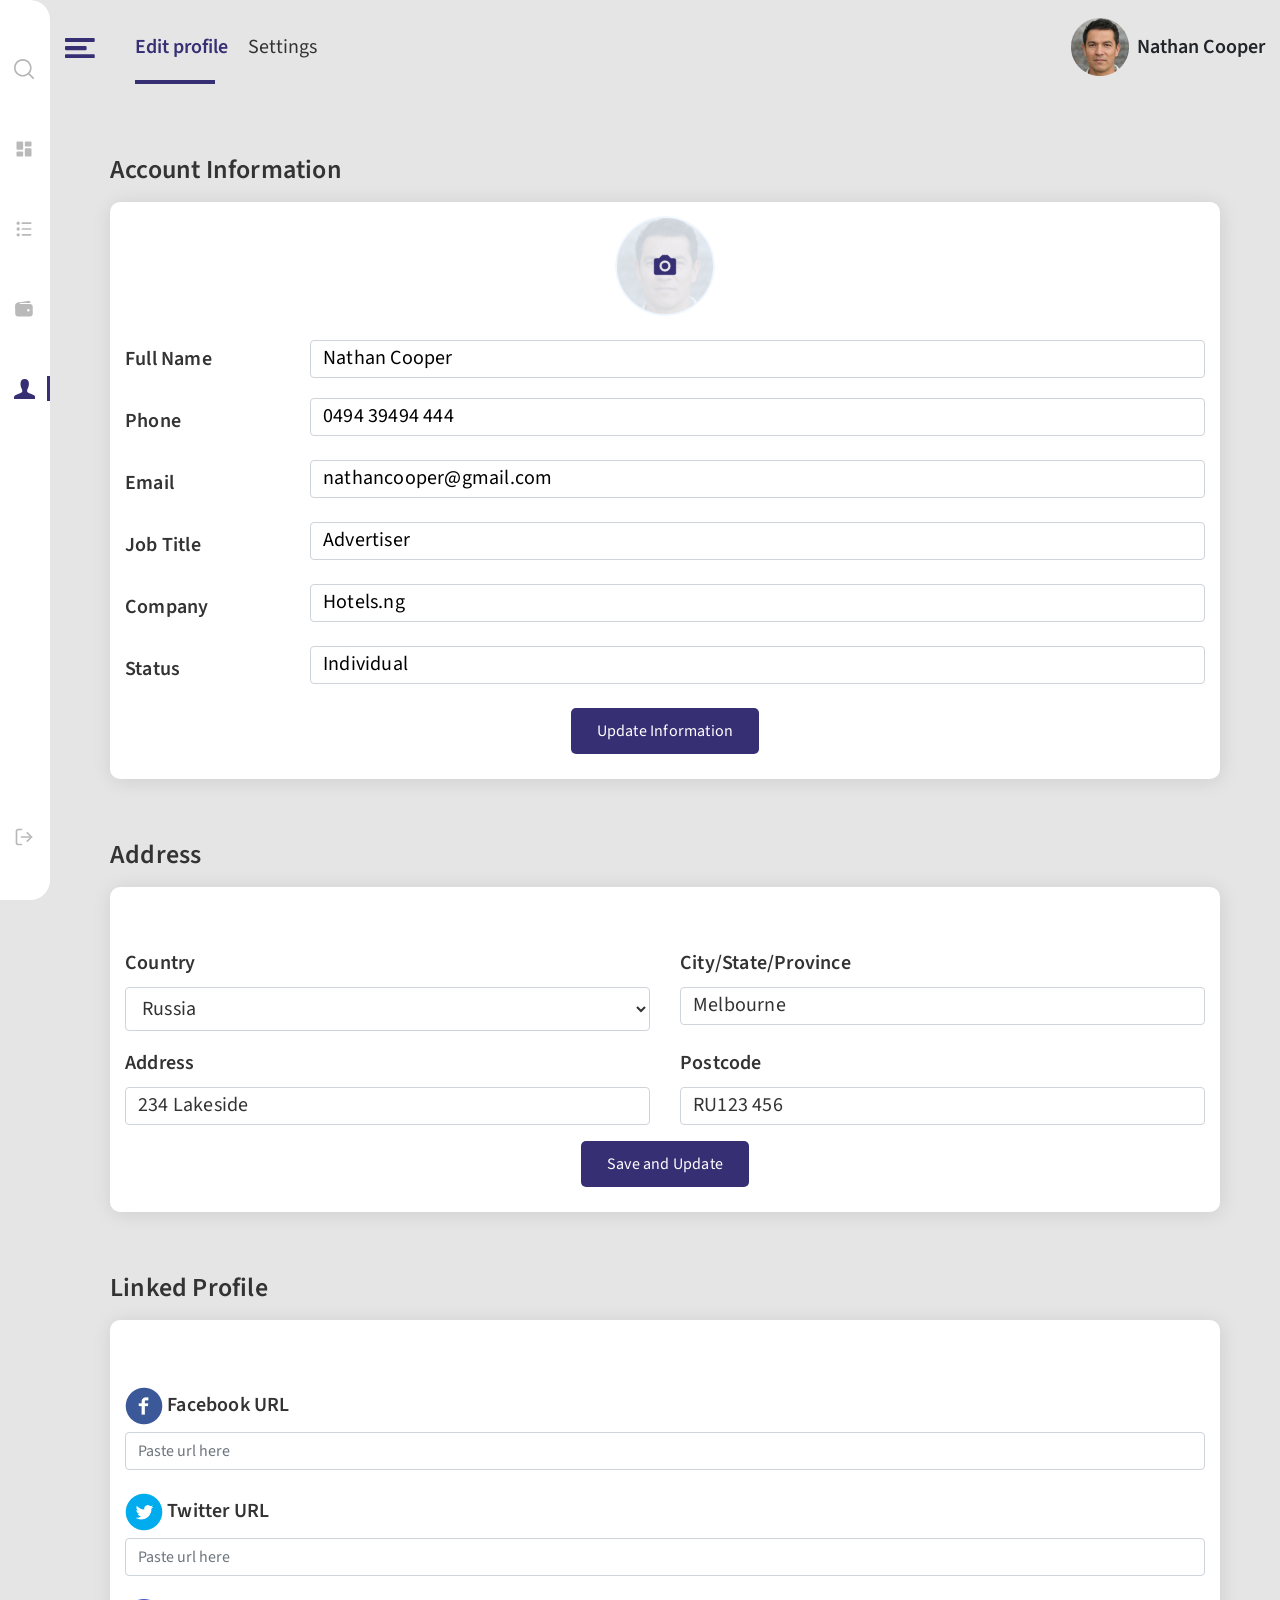
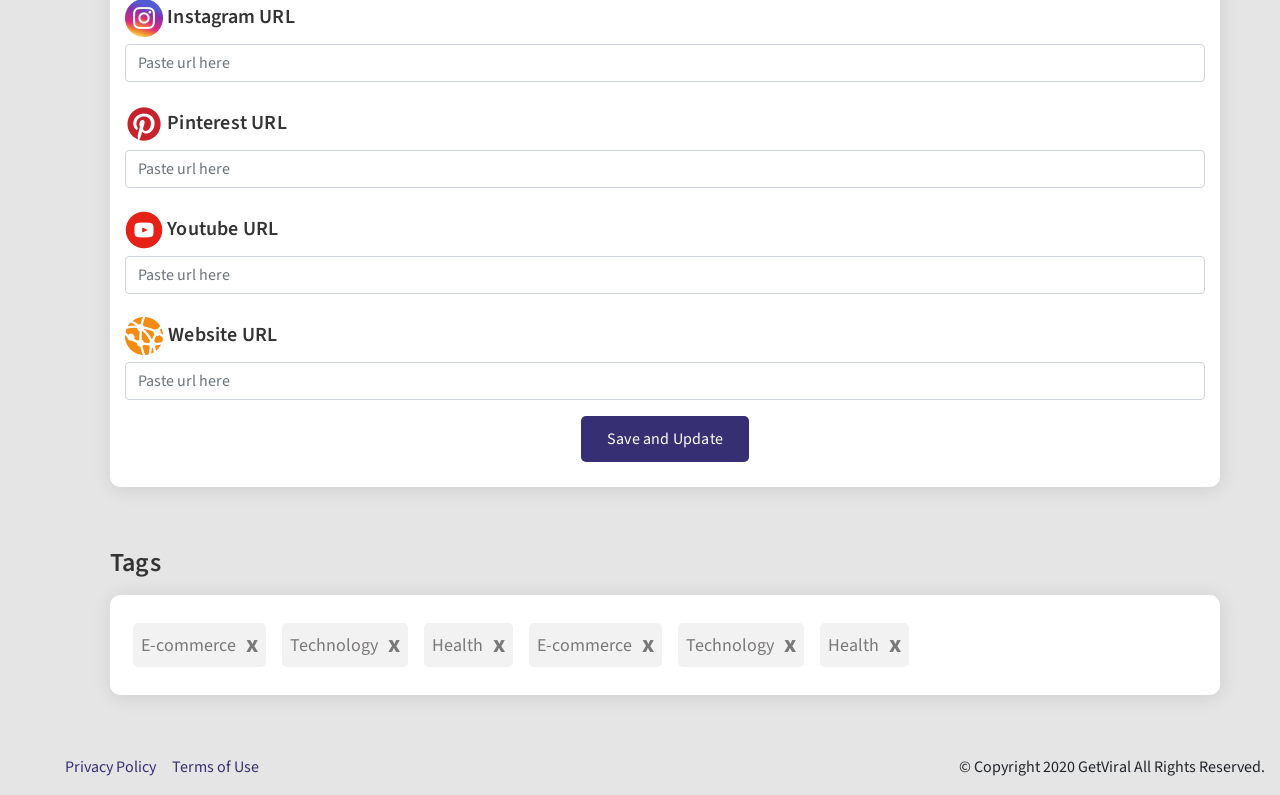
==== commit 3bee3b4e: "fix placeholder for advertiser" ====
--- a/index.html
+++ b/index.html
@@ -8,7 +8,7 @@
       <link rel="stylesheet" href="./assets/css/main.css">
       <link rel="stylesheet" href="./assets/css/style.css">
       <link id="link-id" rel="stylesheet" href="./assets/css/main.css">
-      <title>User Edit Profile Publisher </title>
+      <title>User Edit Profile Advertiser </title>
    </head>
    <body class="collapse-sidebar">
    
@@ -159,7 +159,7 @@
                           <div class="form-group row align-items-center">
                             <label for="full-name" class="col-sm-2 col-form-label">Full Name</label>
                             <div class="col-sm-10">
-                              <input type="text" class="form-control" id="full-name" placeholder="Irish Kelvin">
+                              <input type="text" class="form-control" id="full-name" placeholder="Nathan Cooper">
                             </div>
                           </div>
                           <div class="form-group row">
@@ -172,19 +172,25 @@
                             <label for="email" class="col-sm-2 col-form-label">Email</label>
                             <div class="col-sm-10">
                               <input type="email" class="form-control" id="email"
-                                placeholder="irishkelvin@gmail.com">
+                                placeholder="nathancooper@gmail.com">
                             </div>
                           </div>
                           <div class="form-group row">
                             <label for="job" class="col-sm-2 col-form-label">Job Title</label>
                             <div class="col-sm-10">
-                              <input type="text" class="form-control" id="job" placeholder="Social Media Influencer">
+                              <input type="text" class="form-control" id="job" placeholder="Advertiser">
+                            </div>
+                          </div>
+                          <div class="form-group row">
+                            <label for="company" class="col-sm-2 col-form-label">Company</label>
+                            <div class="col-sm-10">
+                              <input type="text" class="form-control" id="company" placeholder="Hotels.ng">
                             </div>
                           </div>
                           <div class="form-group row">
                             <label for="status" class="col-sm-2 col-form-label">Status</label>
                             <div class="col-sm-10">
-                              <input type="text" class="form-control" id="status" placeholder="VVIP">
+                              <input type="text" class="form-control" id="status" placeholder="Individual">
                             </div>
                           </div>
            
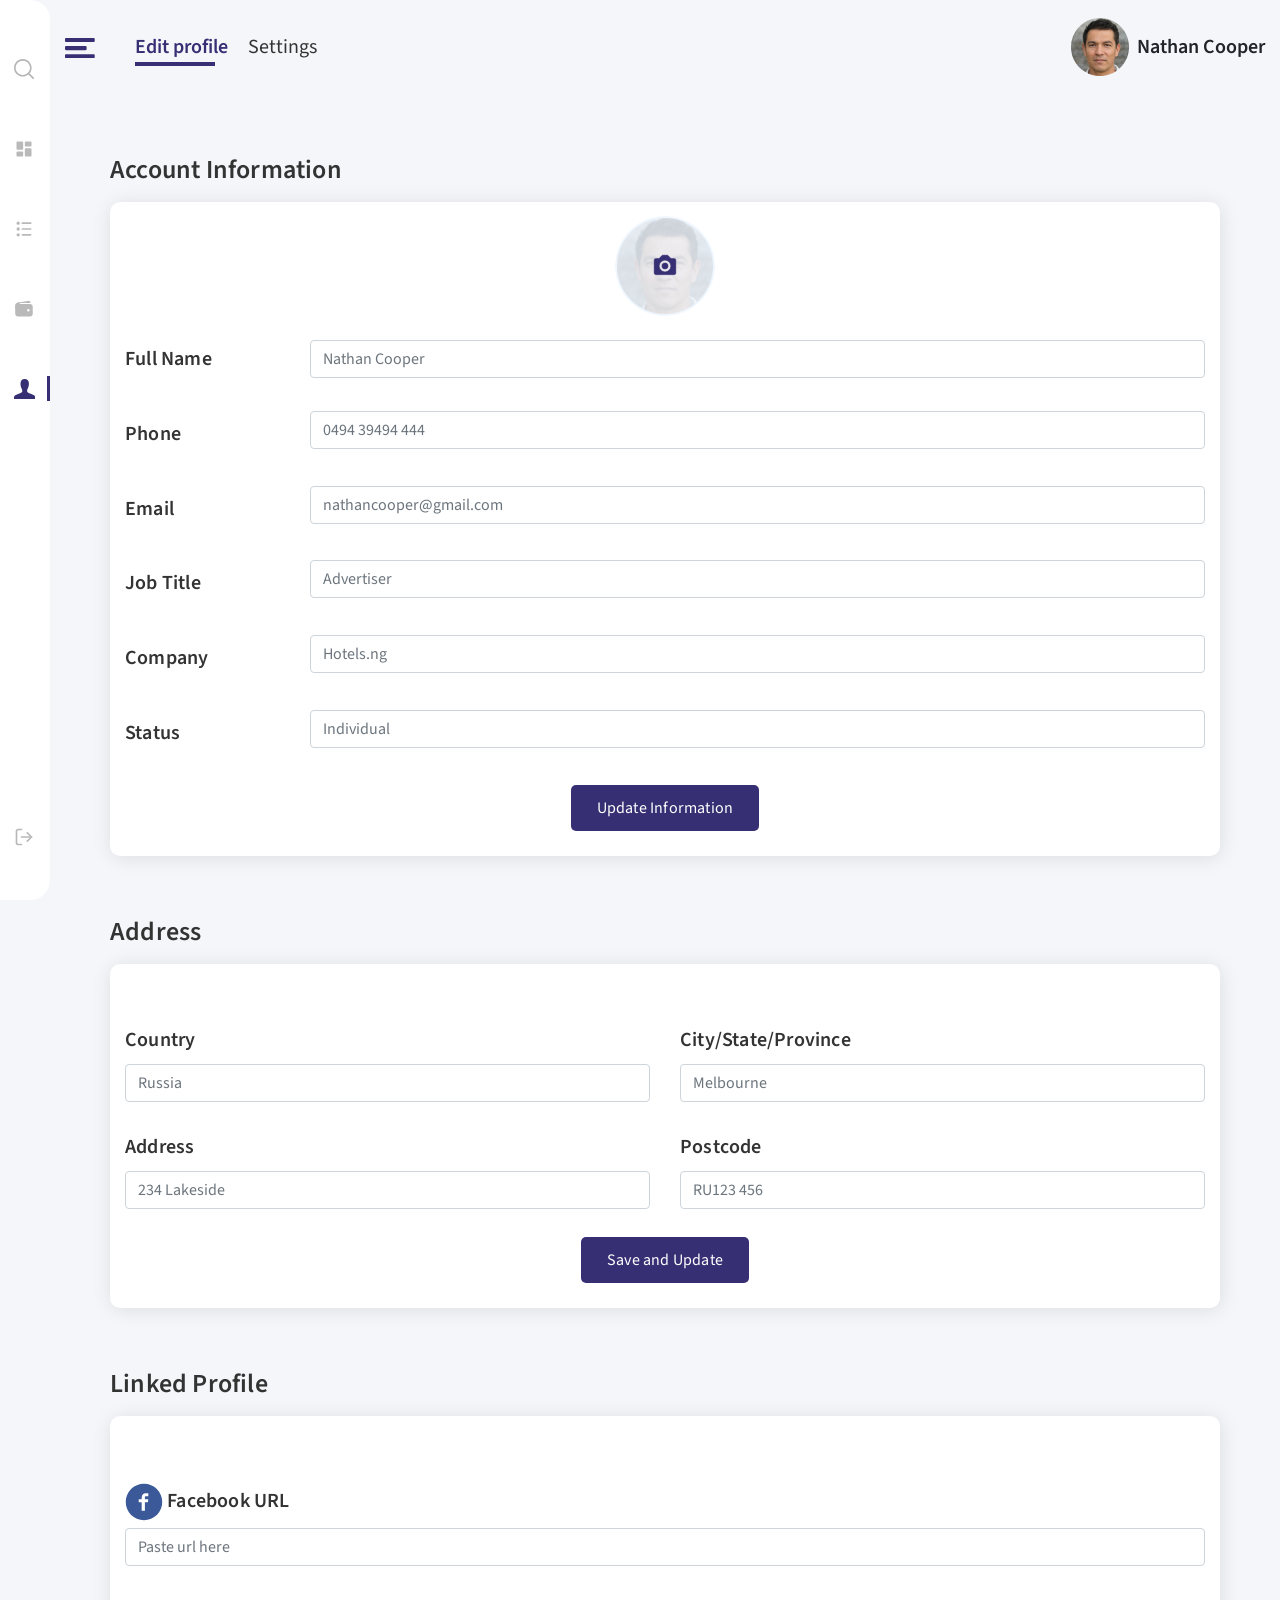
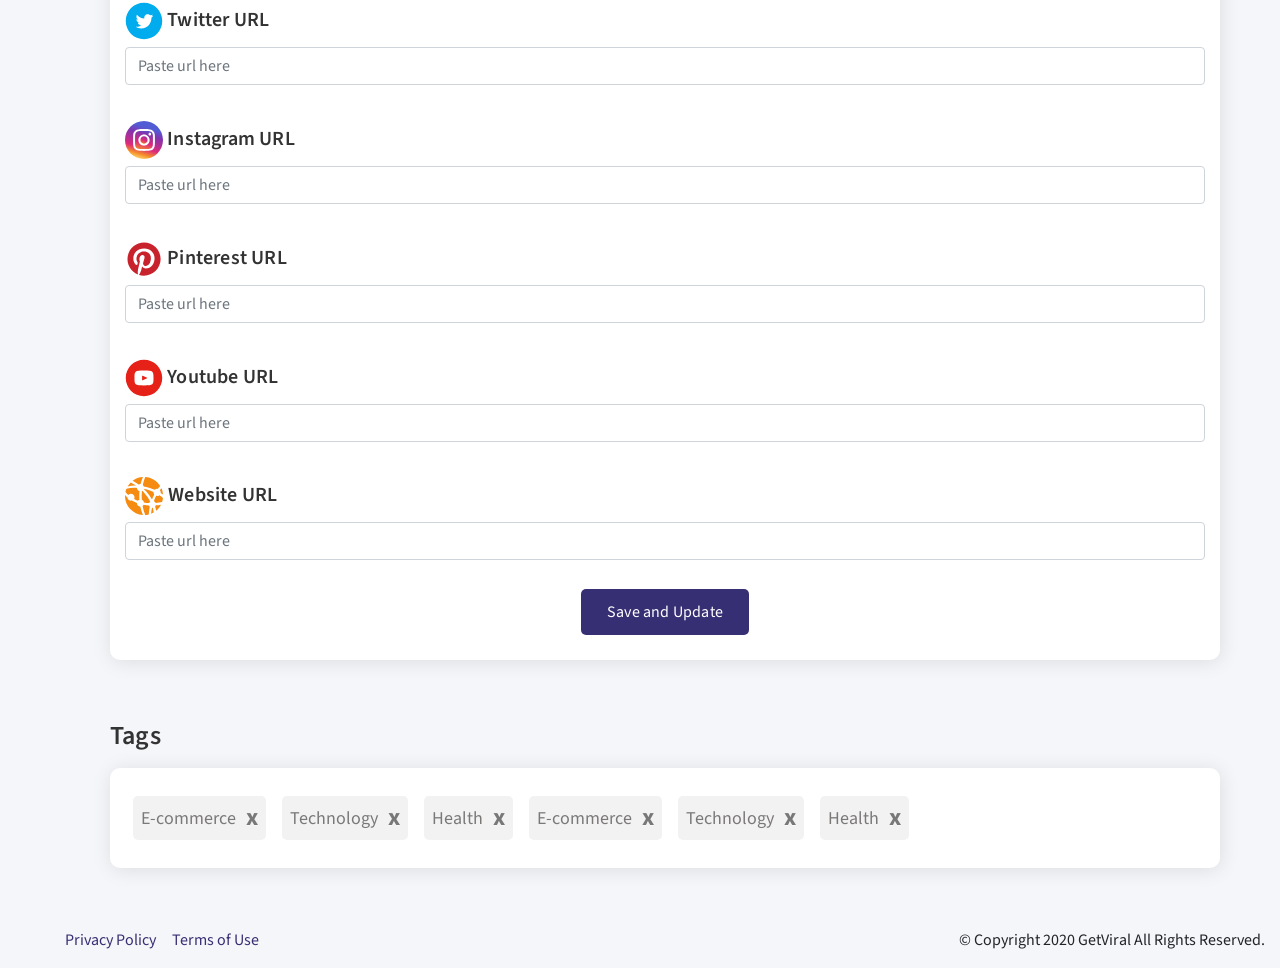
==== commit 9c4c18bc: "update png to svg and fix placeholders" ====
--- a/index.html
+++ b/index.html
@@ -217,9 +217,10 @@
                           <div class="form-group row">
                             <div class="col-sm-6">
                               <label for="country">Country</label>
-                              <select class="form-control address-select">
+                              <!-- <select class="form-control address-select">
                                 <option value="Russia" class="address-option" selected>Russia</option>
-                              </select>
+                              </select> -->
+                              <input type="text" class="form-control" placeholder="Russia">
                             </div>
                             <div class="col-sm-6 mobile-padding">
                               <label for="state">City/State/Province</label>
@@ -263,7 +264,7 @@
                        <div class="profile-box-text">
            
                           <div class="form-group ">
-                            <label for="facebook" class="col-form-label"><img src="./assets/images/icons/fb.png"
+                            <label for="facebook" class="col-form-label"><img src="./assets/images/icons/fb.svg"
                                 alt="icon"> <span>Facebook URL</span></label>
            
                             <input type="text" class="form-control" id="facebook" placeholder="Paste url here">
@@ -271,7 +272,7 @@
                           </div>
            
                           <div class="form-group ">
-                            <label for="twitter" class="col-form-label"><img src="./assets/images/icons/tw.png"
+                            <label for="twitter" class="col-form-label"><img src="./assets/images/icons/tw.svg"
                                 alt="icon"> <span>Twitter URL</span></label>
            
                             <input type="text" class="form-control" id="twitter" placeholder="Paste url here">
@@ -279,7 +280,7 @@
                           </div>
            
                           <div class="form-group ">
-                            <label for="instagram" class="col-form-label"><img src="./assets/images/icons/ig.png"
+                            <label for="instagram" class="col-form-label"><img src="./assets/images/icons/ig.svg"
                                 alt="icon"> <span>Instagram URL</span></label>
            
                             <input type="text" class="form-control" id="instagram" placeholder="Paste url here">
@@ -287,7 +288,7 @@
                           </div>
            
                           <div class="form-group ">
-                            <label for="pinterest" class="col-form-label"><img src="./assets/images/icons/pi.png"
+                            <label for="pinterest" class="col-form-label"><img src="./assets/images/icons/pi.svg"
                                 alt="icon"> <span>Pinterest URL</span></label>
            
                             <input type="text" class="form-control" id="pinterest" placeholder="Paste url here">
@@ -295,7 +296,7 @@
                           </div>
            
                           <div class="form-group ">
-                            <label for="youtube" class="col-form-label"><img src="./assets/images/icons/yt.png"
+                            <label for="youtube" class="col-form-label"><img src="./assets/images/icons/yt.svg"
                                 alt="icon"> <span>Youtube URL</span></label>
            
                             <input type="text" class="form-control" id="youtube" placeholder="Paste url here">
@@ -303,7 +304,7 @@
                           </div>
            
                           <div class="form-group ">
-                            <label for="website" class="col-form-label"><img src="./assets/images/icons/web.png"
+                            <label for="website" class="col-form-label"><img src="./assets/images/icons/web.svg"
                                 alt="icon"> <span>Website URL</span></label>
            
                             <input type="text" class="form-control" id="website" placeholder="Paste url here">
--- a/assets/css/main.css
+++ b/assets/css/main.css
@@ -1,6 +1,6 @@
 :root {
   --sideBar-primary-color: #b9b9b9;
-  --sideBar-secondary-color: #e5e5e5;
+  --sideBar-secondary-color: #F5F6FA;
   --sideBar-active: #362f74;  
 }
 
@@ -170,7 +170,7 @@
   .main-content {
     margin-left: 200px;
     height: auto;
-    background-color: #e5e5e5;
+    background-color: #F5F6FA;
   }
 
   .collapse-sidebar {
@@ -225,7 +225,7 @@
   content: "";
   display: block;
   width: 80px;
-  bottom: 10px;
+  /* bottom: 10px; */
   position: absolute;
   border-bottom: 4px solid #362f74;
 }
--- a/assets/css/style.css
+++ b/assets/css/style.css
@@ -58,6 +58,10 @@
   font-size: 0;
 }
 
+.info-box-img #upload-img:focus {
+  outline: none;
+}
+
 .info-box-text label {
   font-family: 'Source Sans Pro', sans-serif;
   font-style: normal;
@@ -66,46 +70,6 @@
   line-height: 32px;
   letter-spacing: 0.2px;
   color: #333333;
-}
-
-.info ::-webkit-input-placeholder {
-  font-family: 'Source Sans Pro', sans-serif;
-  font-style: normal;
-  font-weight: normal;
-  font-size: 20px;
-  line-height: 32px;
-  letter-spacing: 0.2px;
-  color: #000000 !important;
-}
-
-.info :-ms-input-placeholder {
-  font-family: 'Source Sans Pro', sans-serif;
-  font-style: normal;
-  font-weight: normal;
-  font-size: 20px;
-  line-height: 32px;
-  letter-spacing: 0.2px;
-  color: #000000 !important;
-}
-
-.info ::-ms-input-placeholder {
-  font-family: 'Source Sans Pro', sans-serif;
-  font-style: normal;
-  font-weight: normal;
-  font-size: 20px;
-  line-height: 32px;
-  letter-spacing: 0.2px;
-  color: #000000 !important;
-}
-
-.info ::placeholder {
-  font-family: 'Source Sans Pro', sans-serif;
-  font-style: normal;
-  font-weight: normal;
-  font-size: 20px;
-  line-height: 32px;
-  letter-spacing: 0.2px;
-  color: #000000 !important;
 }
 
 .btn-update {
@@ -155,46 +119,6 @@
   line-height: 32px;
   letter-spacing: 0.2px;
   color: #333333;
-}
-
-.address ::-webkit-input-placeholder, .address-option, .address-select {
-  font-family: 'Source Sans Pro', sans-serif;
-  font-style: normal;
-  font-weight: normal;
-  font-size: 20px;
-  line-height: 32px;
-  letter-spacing: 0.2px;
-  color: #333333 !important;
-}
-
-.address :-ms-input-placeholder, .address-option, .address-select {
-  font-family: 'Source Sans Pro', sans-serif;
-  font-style: normal;
-  font-weight: normal;
-  font-size: 20px;
-  line-height: 32px;
-  letter-spacing: 0.2px;
-  color: #333333 !important;
-}
-
-.address ::-ms-input-placeholder, .address-option, .address-select {
-  font-family: 'Source Sans Pro', sans-serif;
-  font-style: normal;
-  font-weight: normal;
-  font-size: 20px;
-  line-height: 32px;
-  letter-spacing: 0.2px;
-  color: #333333 !important;
-}
-
-.address ::placeholder, .address-option, .address-select {
-  font-family: 'Source Sans Pro', sans-serif;
-  font-style: normal;
-  font-weight: normal;
-  font-size: 20px;
-  line-height: 32px;
-  letter-spacing: 0.2px;
-  color: #333333 !important;
 }
 
 .profile {
@@ -283,6 +207,10 @@
   margin-right: 10px;
 }
 
+.form-group {
+  margin-bottom: 1.8rem;
+}
+
 @media only screen and (max-width: 576px) {
   .mobile-padding {
     padding-top: 8px;
--- a/assets/css/main.css
+++ b/assets/css/main.css
@@ -1,6 +1,6 @@
 :root {
   --sideBar-primary-color: #b9b9b9;
-  --sideBar-secondary-color: #e5e5e5;
+  --sideBar-secondary-color: #F5F6FA;
   --sideBar-active: #362f74;  
 }
 
@@ -170,7 +170,7 @@
   .main-content {
     margin-left: 200px;
     height: auto;
-    background-color: #e5e5e5;
+    background-color: #F5F6FA;
   }
 
   .collapse-sidebar {
@@ -225,7 +225,7 @@
   content: "";
   display: block;
   width: 80px;
-  bottom: 10px;
+  /* bottom: 10px; */
   position: absolute;
   border-bottom: 4px solid #362f74;
 }
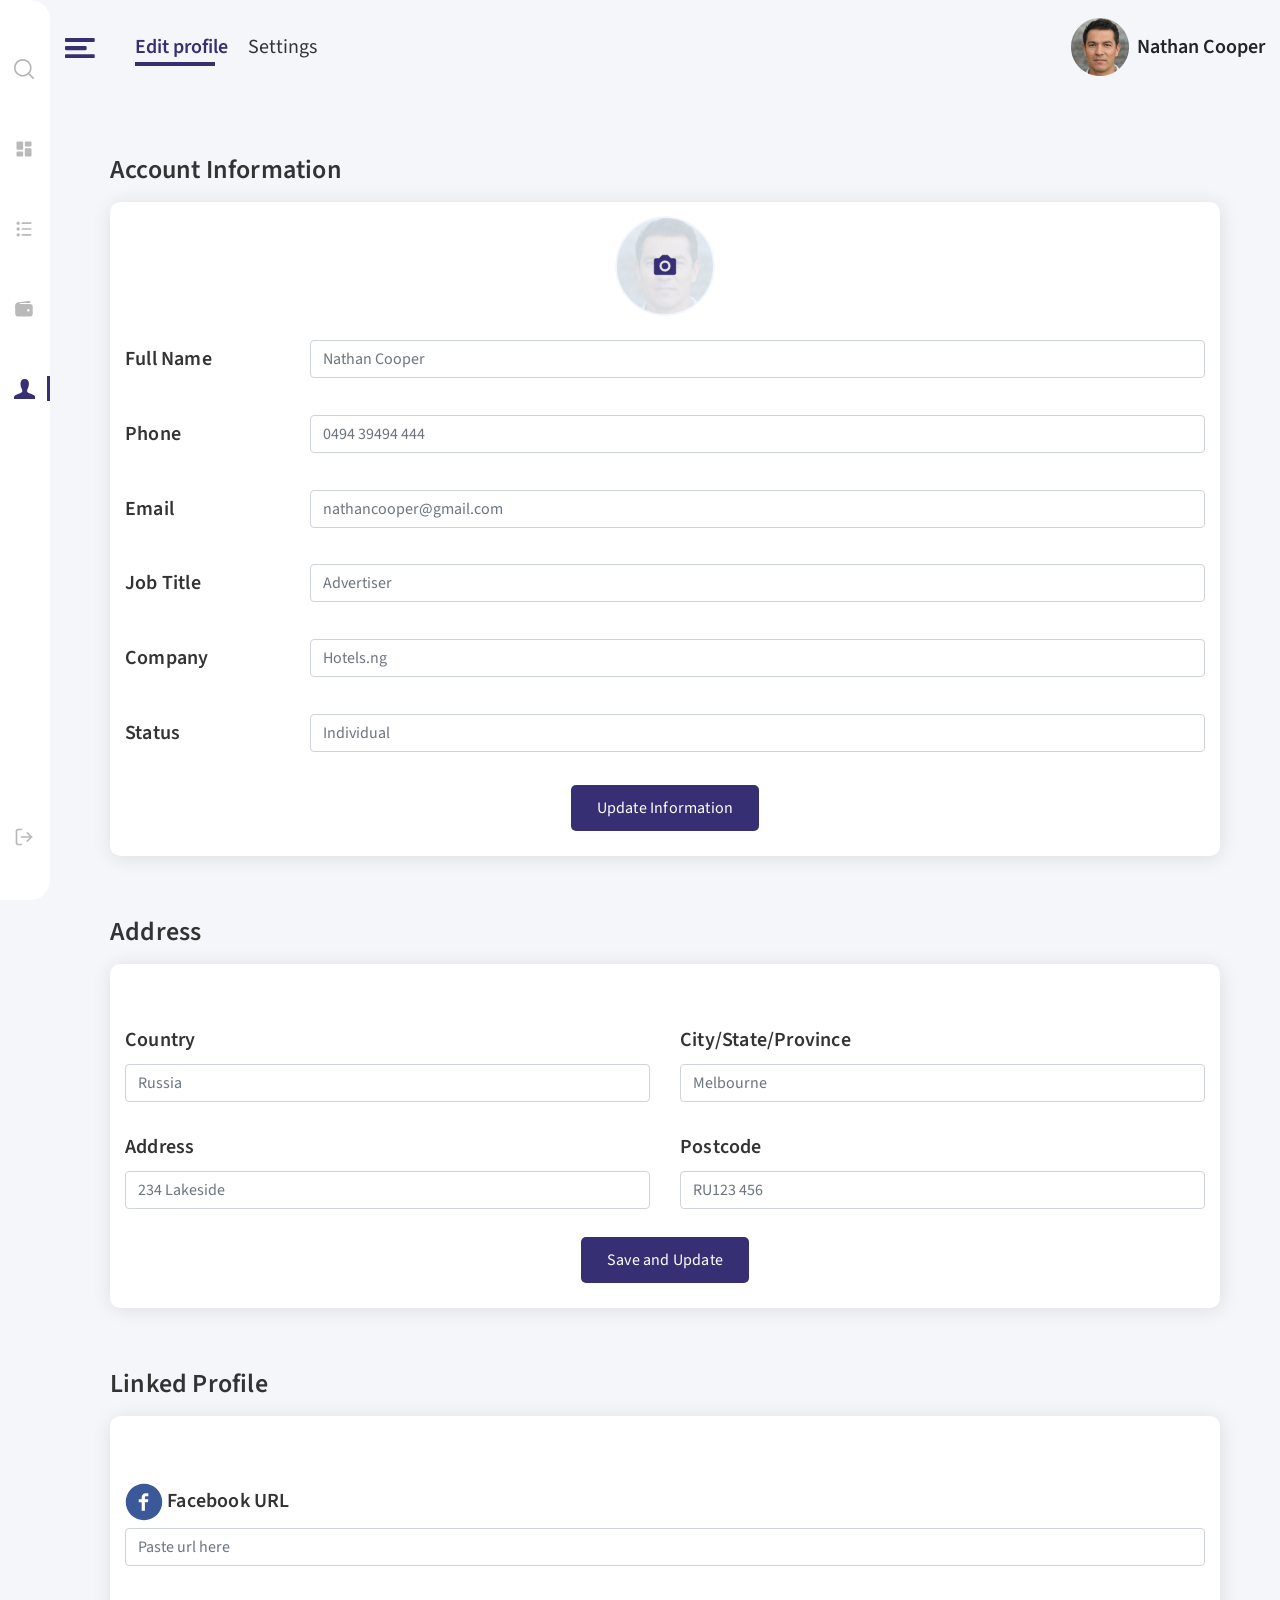
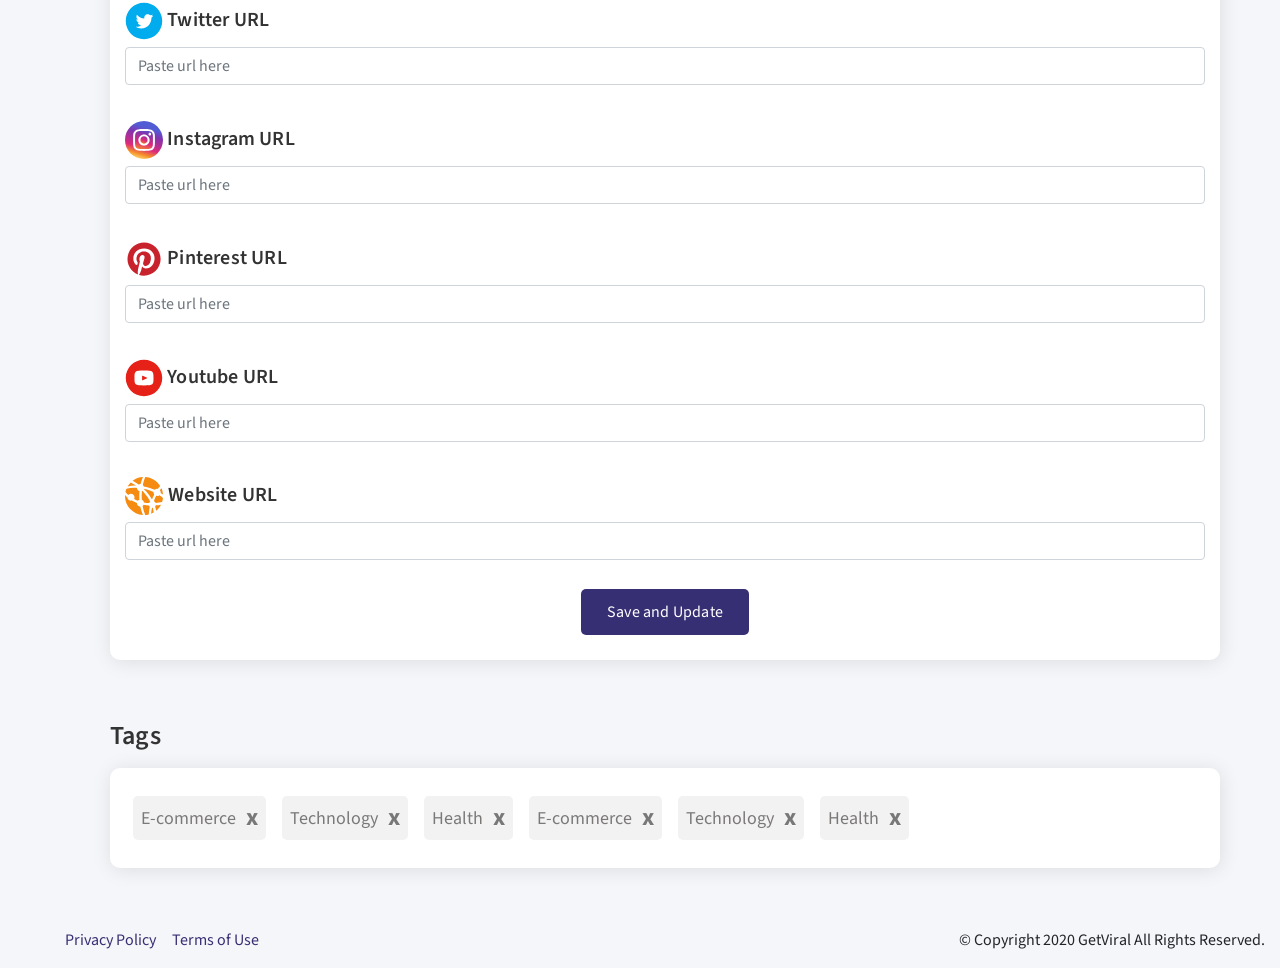
==== commit 63699730: "refactored code" ====
--- a/index.html
+++ b/index.html
@@ -5,9 +5,7 @@
       <meta name="viewport" content="width=device-width, initial-scale=1, shrink-to-fit=no">
       <link href="https://fonts.googleapis.com/css2?family=Source+Sans+Pro:wght@400;600&display=swap" rel="stylesheet">
       <link rel="stylesheet" href="./assets/css/bootstrap.css">
-      <link rel="stylesheet" href="./assets/css/main.css">
-      <link rel="stylesheet" href="./assets/css/style.css">
-      <link id="link-id" rel="stylesheet" href="./assets/css/main.css">
+      <link rel="stylesheet" href="./assets/css/user-profile-advertiser.css">
       <title>User Edit Profile Advertiser </title>
    </head>
    <body class="collapse-sidebar">
@@ -21,7 +19,7 @@
                   </span><input class="sidebar__input side-bar__name mb-0" placeholder="Search" ></li>
                <li class="my-4 py-2 py-xl-3 my-3 d-flex align-items-center"><span class="sidebar__icon "><svg class="dashboard-icon " xmlns="http://www.w3.org/2000/svg" aria-hidden="true" focusable="false" preserveAspectRatio="xMidYMid meet" viewBox="0 0 24 24"><path d="M4 13h6c.55 0 1-.45 1-1V4c0-.55-.45-1-1-1H4c-.55 0-1 .45-1 1v8c0 .55.45 1 1 1zm0 8h6c.55 0 1-.45 1-1v-4c0-.55-.45-1-1-1H4c-.55 0-1 .45-1 1v4c0 .55.45 1 1 1zm10 0h6c.55 0 1-.45 1-1v-8c0-.55-.45-1-1-1h-6c-.55 0-1 .45-1 1v8c0 .55.45 1 1 1zM13 4v4c0 .55.45 1 1 1h6c.55 0 1-.45 1-1V4c0-.55-.45-1-1-1h-6c-.55 0-1 .45-1 1z"/></svg></span><a href="#" class="pl-3 side-bar__name sidebar__link sidebar__link-active  mb-0">Dashboard</a></li>
                <li class="my-4 py-2 py-xl-3 my-3 d-flex align-items-center">
-                  <span class="sidebar__icon"><svg xmlns="http://www.w3.org/2000/svg" class="dashboard-icon" aria-hidden="true" focusable="false" preserveAspectRatio="xMidYMid meet" viewBox="0 0 24 24"><path d="M10 4h10a1 1 0 0 1 0 2H10a1 1 0 1 1 0-2zm0 7h10a1 1 0 0 1 0 2H10a1 1 0 0 1 0-2zm0 7h10a1 1 0 0 1 0 2H10a1 1 0 0 1 0-2zM5 7a2 2 0 1 1 0-4a2 2 0 0 1 0 4zm0 7a2 2 0 1 1 0-4a2 2 0 0 1 0 4zm0 7a2 2 0 1 1 0-4a2 2 0 0 1 0 4z"/></svg></span><a href="#" class="sidebar__link pl-3 side-bar__name mb-0">Publisher List</a></li>
+                  <span class="sidebar__icon"><svg xmlns="http://www.w3.org/2000/svg" class="dashboard-icon" aria-hidden="true" focusable="false" preserveAspectRatio="xMidYMid meet" viewBox="0 0 24 24"><path d="M10 4h10a1 1 0 0 1 0 2H10a1 1 0 1 1 0-2zm0 7h10a1 1 0 0 1 0 2H10a1 1 0 0 1 0-2zm0 7h10a1 1 0 0 1 0 2H10a1 1 0 0 1 0-2zM5 7a2 2 0 1 1 0-4a2 2 0 0 1 0 4zm0 7a2 2 0 1 1 0-4a2 2 0 0 1 0 4zm0 7a2 2 0 1 1 0-4a2 2 0 0 1 0 4z"/></svg></span><a href="#" class="sidebar__link pl-3 side-bar__name mb-0">Campaign</a></li>
                <li class="my-4 py-2 py-xl-3 my-3 d-flex align-items-center"><span class="sidebar__icon"><svg xmlns="http://www.w3.org/2000/svg" class="dashboard-icon" aria-hidden="true" focusable="false" preserveAspectRatio="xMidYMid meet" viewBox="0 0 512 512"><path d="M95.5 104h320a87.73 87.73 0 0 1 11.18.71a66 66 0 0 0-77.51-55.56L86 94.08h-.3a66 66 0 0 0-41.07 26.13A87.57 87.57 0 0 1 95.5 104z"/><path d="M415.5 128h-320a64.07 64.07 0 0 0-64 64v192a64.07 64.07 0 0 0 64 64h320a64.07 64.07 0 0 0 64-64V192a64.07 64.07 0 0 0-64-64zM368 320a32 32 0 1 1 32-32a32 32 0 0 1-32 32z"/><path d="M32 259.5V160c0-21.67 12-58 53.65-65.87C121 87.5 156 87.5 156 87.5s23 16 4 16s-18.5 24.5 0 24.5s0 23.5 0 23.5L85.5 236z"/></svg></span><a href="#" class="sidebar__link pl-3 side-bar__name mb-0">Wallet</a></li>
                <li class="my-4 py-2 py-xl-3 my-3 d-flex align-items-center"><span class="sidebar__icon sidebar__icon-active"><svg xmlns="http://www.w3.org/2000/svg" class="dashboard-icon icon-active" aria-hidden="true" focusable="false" viewBox="0 0 1070 1000"><path d="M1070 938q0 21-2 63H1q0-10-.5-31T0 938q0-30 1-37q12-49 64-84.5t111.5-53t125.5-47t97-65.5q17-22 17-38q0-22-11-73q-4-21-10.5-36.5t-16-33T363 439q-15-35-33-132q-6-38-6-75q0-105 53.5-168T535 1t157.5 63T746 232q0 31-7 75q-14 89-32 132q-6 14-15.5 31.5t-16 33T665 540q-11 51-11 73q0 18 17 38q31 36 97 65.5t125 47t111 53t64 84.5q2 8 2 37z"/></svg></span><a href="#" class="sidebar__link pl-3 side-bar__name mb-0 nav-link-active">Account</a></li>
          </ul>
@@ -41,14 +39,13 @@
                   <div class="row">
                      <ul class="navbar-nav ml-auto">
                         <li class="nav-item py-1 d-flex align-items-center">
-                           <!--FIXME: USE 'icon-active' ON SVG ICON TO MAKE IT ACTIVE-->
-                           <!--FIXME: USE 'nav-link-active' ON link (a) tag TO MAKE IT ACTIVE-->
+
                            <svg class="pr-3 dashboard-icon " xmlns="http://www.w3.org/2000/svg" aria-hidden="true" focusable="false" preserveAspectRatio="xMidYMid meet" viewBox="0 0 24 24"><path d="M4 13h6c.55 0 1-.45 1-1V4c0-.55-.45-1-1-1H4c-.55 0-1 .45-1 1v8c0 .55.45 1 1 1zm0 8h6c.55 0 1-.45 1-1v-4c0-.55-.45-1-1-1H4c-.55 0-1 .45-1 1v4c0 .55.45 1 1 1zm10 0h6c.55 0 1-.45 1-1v-8c0-.55-.45-1-1-1h-6c-.55 0-1 .45-1 1v8c0 .55.45 1 1 1zM13 4v4c0 .55.45 1 1 1h6c.55 0 1-.45 1-1V4c0-.55-.45-1-1-1h-6c-.55 0-1 .45-1 1z"/></svg>
                         <a class="nav-link " href="#">Dashboard</a>
                         </li>
                         <li class="nav-item py-1 d-flex align-items-center">
                            <svg xmlns="http://www.w3.org/2000/svg" class="pr-3 dashboard-icon" aria-hidden="true" focusable="false" preserveAspectRatio="xMidYMid meet" viewBox="0 0 24 24"><path d="M10 4h10a1 1 0 0 1 0 2H10a1 1 0 1 1 0-2zm0 7h10a1 1 0 0 1 0 2H10a1 1 0 0 1 0-2zm0 7h10a1 1 0 0 1 0 2H10a1 1 0 0 1 0-2zM5 7a2 2 0 1 1 0-4a2 2 0 0 1 0 4zm0 7a2 2 0 1 1 0-4a2 2 0 0 1 0 4zm0 7a2 2 0 1 1 0-4a2 2 0 0 1 0 4z"/></svg>
-                        <a class="nav-link" href="#">Publisher list</a>
+                        <a class="nav-link" href="#">Campaign</a>
                         </li>
                         <li class="nav-item py-1 d-flex align-items-center">
                            <svg xmlns="http://www.w3.org/2000/svg" class="pr-3 dashboard-icon" aria-hidden="true" focusable="false" preserveAspectRatio="xMidYMid meet" viewBox="0 0 512 512"><path d="M95.5 104h320a87.73 87.73 0 0 1 11.18.71a66 66 0 0 0-77.51-55.56L86 94.08h-.3a66 66 0 0 0-41.07 26.13A87.57 87.57 0 0 1 95.5 104z"/><path d="M415.5 128h-320a64.07 64.07 0 0 0-64 64v192a64.07 64.07 0 0 0 64 64h320a64.07 64.07 0 0 0 64-64V192a64.07 64.07 0 0 0-64-64zM368 320a32 32 0 1 1 32-32a32 32 0 0 1-32 32z"/><path d="M32 259.5V160c0-21.67 12-58 53.65-65.87C121 87.5 156 87.5 156 87.5s23 16 4 16s-18.5 24.5 0 24.5s0 23.5 0 23.5L85.5 236z"/></svg>
@@ -217,9 +214,6 @@
                           <div class="form-group row">
                             <div class="col-sm-6">
                               <label for="country">Country</label>
-                              <!-- <select class="form-control address-select">
-                                <option value="Russia" class="address-option" selected>Russia</option>
-                              </select> -->
                               <input type="text" class="form-control" placeholder="Russia">
                             </div>
                             <div class="col-sm-6 mobile-padding">
--- a/assets/css/user-profile-advertiser.css
+++ b/assets/css/user-profile-advertiser.css
@@ -0,0 +1,533 @@
+/* RESETS */
+* {
+  margin: 0;
+  padding: 0;
+  -webkit-box-sizing: border-box;
+          box-sizing: border-box;
+}
+
+html {
+  scroll-behavior: smooth;
+}
+
+body {
+  font-family: 'Source Sans Pro', sans-serif;
+}
+
+:root {
+  --sideBar-primary-color: #b9b9b9;
+  --sideBar-secondary-color: #F5F6FA;
+  --sideBar-active: #362f74;
+}
+
+body {
+  background-color: var(--sideBar-secondary-color);
+  font-family: "Source Sans Pro", sans-serif !important;
+}
+
+.side-bar__name:hover,
+.side-bar__name:active {
+  font-weight: 600;
+  color: var(--sideBar-active);
+}
+
+.logo {
+  max-width: 70%;
+}
+
+/*Small screens*/
+.navbar-light .navbar-toggler-icon {
+  background-image: url("../images/hamburger menu.svg");
+}
+
+.navbar-light .navbar-toggler {
+  border-color: transparent;
+}
+
+.profile-picture {
+  max-width: 40%;
+}
+
+.sidebar {
+  position: relative;
+  -webkit-transition: all .2s linear;
+  transition: all .2s linear;
+}
+
+.sidebar > * {
+  padding: 0 20px;
+}
+
+/* Utility classes */
+.mt-xl {
+  margin: 27px 0;
+}
+
+.sidebar__input {
+  background-color: transparent;
+  border: none;
+  border-bottom: 1px solid transparent;
+  outline: none;
+  width: 100px;
+}
+
+.sidebar__input:focus,
+.sidebar__input:active {
+  border-bottom-color: var(--sideBar-active);
+}
+
+.sidebar__input::-webkit-input-placeholder {
+  color: var(--sideBar-primary-color);
+}
+
+.sidebar__input:-ms-input-placeholder {
+  color: var(--sideBar-primary-color);
+}
+
+.sidebar__input::-ms-input-placeholder {
+  color: var(--sideBar-primary-color);
+}
+
+.sidebar__input::placeholder {
+  color: var(--sideBar-primary-color);
+}
+
+.dashboard-icon {
+  height: 20px;
+  fill: var(--sideBar-primary-color);
+}
+
+/* Active state */
+.icon-active {
+  fill: var(--sideBar-active);
+}
+
+.header,
+.main-content > header {
+  background-color: var(--sideBar-secondary-color);
+}
+
+.nav-link-active {
+  font-weight: 600;
+  color: var(--sideBar-active) !important;
+}
+
+.side-bar__name,
+.side-bar__sign-out {
+  color: var(--sideBar-primary-color);
+}
+
+.side-bar__name {
+  margin-top: 3px;
+}
+
+.sign-icon {
+  stroke: var(--sideBar-primary-color);
+}
+
+.sidebar__link--sign-out {
+  bottom: 20px;
+}
+
+/*Big screens*/
+/*Hamburger menu*/
+.hamburger-button {
+  background-color: transparent;
+  border: none;
+}
+
+.hamburger-button:focus {
+  outline: 1px solid var(--sideBar-active);
+}
+
+.hamburger-menu {
+  width: 30px;
+}
+
+.mobile-search {
+  position: relative;
+}
+
+.mobile-search__input {
+  border-radius: 99999px;
+  width: 100%;
+  background-color: transparent;
+  padding: 3px 10px;
+  border: none;
+  border: 1px solid #b9b9b9;
+}
+
+.mobile-search__input::-webkit-input-placeholder {
+  font-family: inherit;
+}
+
+.mobile-search__input:-ms-input-placeholder {
+  font-family: inherit;
+}
+
+.mobile-search__input::-ms-input-placeholder {
+  font-family: inherit;
+}
+
+.mobile-search__input::placeholder {
+  font-family: inherit;
+}
+
+.mobile-search__icon {
+  position: absolute;
+  top: 50%;
+  right: 10px;
+  -webkit-transform: translateY(-50%);
+          transform: translateY(-50%);
+}
+
+.footer-link {
+  color: #362f74;
+}
+
+@media (min-width: 768px) {
+  .sidebar {
+    width: 200px;
+    border-top-right-radius: 20px;
+    border-bottom-right-radius: 20px;
+    background-color: #fff;
+  }
+  .nav-link-active::after {
+    content: '';
+    width: 15px;
+    height: 25px;
+    border-right: 3px solid var(--sideBar-active);
+    position: absolute;
+    right: 0;
+  }
+  .container-custom {
+    max-width: 1400px;
+    margin: 0 auto;
+  }
+  .main-content {
+    margin-left: 200px;
+    height: auto;
+    background-color: #F5F6FA;
+  }
+  .collapse-sidebar {
+    overflow-x: hidden;
+  }
+  .collapse-sidebar .sidebar {
+    position: relative;
+    width: 50px;
+  }
+  .collapse-sidebar .sidebar__icon-active::after {
+    content: '';
+    position: absolute;
+    width: 15px;
+    height: 25px;
+    border-right: 3px solid var(--sideBar-active);
+    right: 0;
+  }
+  .collapse-sidebar .aside-logo,
+  .collapse-sidebar .side-bar__name,
+  .collapse-sidebar .sidebar__input {
+    display: none;
+  }
+  .collapse-sidebar .sidebar > * {
+    padding: 0 14px;
+  }
+  .collapse-sidebar .main-content {
+    margin-left: 50px;
+  }
+}
+
+/* ADDED NAV LINKS */
+.header__link-active {
+  font-weight: 600;
+  color: #362f74 !important;
+}
+
+.header__link {
+  color: #333333;
+  font-size: 20px;
+}
+
+.header__link:hover {
+  color: #362f74;
+}
+
+.header__link-list-active::after {
+  content: "";
+  display: block;
+  width: 80px;
+  position: absolute;
+  border-bottom: 4px solid #362f74;
+}
+
+@media only screen and (max-width: 576px) {
+  .mobile-search {
+    background-color: var(--sideBar-active);
+    border-radius: 0px 0px 10px 10px;
+    padding: 1.5rem;
+  }
+  .mobile-search__icon {
+    top: 14%;
+    right: 40px;
+    -webkit-transform: translateY(-50%);
+            transform: translateY(-50%);
+  }
+  .mobile-search__input {
+    color: #fff;
+  }
+  .container-custom {
+    padding-left: 0;
+    padding-right: 0;
+  }
+}
+
+/* MAIN CONTENT */
+.info {
+  margin-top: 60px;
+}
+
+.info-top-heading {
+  font-weight: 600;
+  font-size: 26px;
+  line-height: 32px;
+  letter-spacing: 0.2px;
+  color: #333333;
+}
+
+.info-box {
+  background-color: #fff;
+  -webkit-box-shadow: 1px 2px 20px rgba(0, 0, 0, 0.1);
+          box-shadow: 1px 2px 20px rgba(0, 0, 0, 0.1);
+  border-radius: 10px;
+}
+
+.info-box-img {
+  position: relative;
+  padding-bottom: 20px;
+  margin-bottom: 0 !important;
+}
+
+.info-box-img img {
+  position: absolute;
+  top: 50%;
+  left: 50%;
+  -webkit-transform: translate(-50%, -50%);
+          transform: translate(-50%, -50%);
+}
+
+.info-box-img #upload-img {
+  opacity: 1;
+  height: 100px;
+  width: 100px;
+  cursor: pointer;
+  border-radius: 50%;
+  background-image: url("/assets/images/PROFILE PHOTO.png");
+  background-size: contain;
+  font-size: 0;
+}
+
+.info-box-img #upload-img:focus {
+  outline: none;
+}
+
+.info-box-text label {
+  font-family: 'Source Sans Pro', sans-serif;
+  font-style: normal;
+  font-weight: 600;
+  font-size: 20px;
+  line-height: 32px;
+  letter-spacing: 0.2px;
+  color: #333333;
+}
+
+.btn-update {
+  background-color: #362F74;
+  border-radius: 5px;
+  font-family: 'Source Sans Pro', sans-serif;
+  font-style: normal;
+  font-weight: normal;
+  font-size: 16px;
+  line-height: 32px;
+  letter-spacing: 0.2px;
+  color: #FFFFFF;
+  margin-bottom: 25px;
+  padding: 6px 25px;
+}
+
+.btn-update:hover {
+  background-color: #2C284F;
+  color: #fff;
+}
+
+/* Address styles */
+.address {
+  margin-top: 60px;
+}
+
+.address-top-heading {
+  font-weight: 600;
+  font-size: 26px;
+  line-height: 32px;
+  letter-spacing: 0.2px;
+  color: #333333;
+}
+
+.address-box {
+  background-color: #fff;
+  -webkit-box-shadow: 1px 2px 20px rgba(0, 0, 0, 0.1);
+          box-shadow: 1px 2px 20px rgba(0, 0, 0, 0.1);
+  border-radius: 10px;
+  padding-top: 60px;
+}
+
+.address-box-text label {
+  font-family: 'Source Sans Pro', sans-serif;
+  font-style: normal;
+  font-weight: 600;
+  font-size: 20px;
+  line-height: 32px;
+  letter-spacing: 0.2px;
+  color: #333333;
+}
+
+/* LINKED PROFILE STYLES */
+.profile {
+  margin-top: 60px;
+}
+
+.profile-top-heading {
+  font-weight: 600;
+  font-size: 26px;
+  line-height: 32px;
+  letter-spacing: 0.2px;
+  color: #333333;
+}
+
+.profile-box {
+  background-color: #fff;
+  -webkit-box-shadow: 1px 2px 20px rgba(0, 0, 0, 0.1);
+          box-shadow: 1px 2px 20px rgba(0, 0, 0, 0.1);
+  border-radius: 10px;
+  padding-top: 60px;
+}
+
+.profile-box-text label {
+  font-family: 'Source Sans Pro', sans-serif;
+  font-style: normal;
+  font-weight: 600;
+  font-size: 20px;
+  line-height: 32px;
+  letter-spacing: 0.2px;
+  color: #333333;
+}
+
+/* Tags styling */
+.tags {
+  margin-top: 60px;
+  margin-bottom: 60px;
+}
+
+.tags-top-heading {
+  font-weight: 600;
+  font-size: 26px;
+  line-height: 32px;
+  letter-spacing: 0.2px;
+  color: #333333;
+}
+
+.tags-box {
+  background-color: #fff;
+  -webkit-box-shadow: 1px 2px 20px rgba(0, 0, 0, 0.1);
+          box-shadow: 1px 2px 20px rgba(0, 0, 0, 0.1);
+  border-radius: 10px;
+  padding-top: 20px;
+  padding-bottom: 20px;
+}
+
+.tags-box-items {
+  display: -webkit-box;
+  display: -ms-flexbox;
+  display: flex;
+  -ms-flex-wrap: wrap;
+      flex-wrap: wrap;
+}
+
+.tags-box-item {
+  font-size: 18px;
+  line-height: 23px;
+  color: #7B7878;
+  background-color: #F2F2F2;
+  border-radius: 5px;
+  margin: 8px;
+  display: -webkit-box;
+  display: -ms-flexbox;
+  display: flex;
+  -webkit-box-pack: center;
+      -ms-flex-pack: center;
+          justify-content: center;
+  -webkit-box-align: center;
+      -ms-flex-align: center;
+          align-items: center;
+  -ms-flex-line-pack: center;
+      align-content: center;
+  padding: 10px 8px;
+}
+
+.tags-box-item p {
+  margin-bottom: 0;
+  margin-right: 10px;
+}
+
+/* FIX FORM GROUP SPACING */
+.form-group {
+  margin-bottom: 1.8rem;
+  -webkit-box-align: center;
+      -ms-flex-align: center;
+          align-items: center;
+}
+
+@media only screen and (max-width: 576px) {
+  .mobile-padding {
+    padding-top: 8px;
+  }
+  .info-top-heading,
+  .address-top-heading,
+  .profile-top-heading,
+  .tags-top-heading {
+    font-size: 18px;
+  }
+  .info-box-text label,
+  .address-box-text label,
+  .profile-box-text label,
+  ::-webkit-input-placeholder {
+    font-size: 16px !important;
+  }
+  .info-box-text label,
+  .address-box-text label,
+  .profile-box-text label,
+  :-ms-input-placeholder {
+    font-size: 16px !important;
+  }
+  .info-box-text label,
+  .address-box-text label,
+  .profile-box-text label,
+  ::-ms-input-placeholder {
+    font-size: 16px !important;
+  }
+  .info-box-text label,
+  .address-box-text label,
+  .profile-box-text label,
+  ::placeholder {
+    font-size: 16px !important;
+  }
+  .mobile-upload {
+    background-color: #362F74;
+    border-radius: 0px 0px 10px 10px;
+  }
+  .header-form__input {
+    background-color: #362F74;
+  }
+  .info-box, .address-box, .profile-box {
+    padding-top: 20px;
+  }
+}
